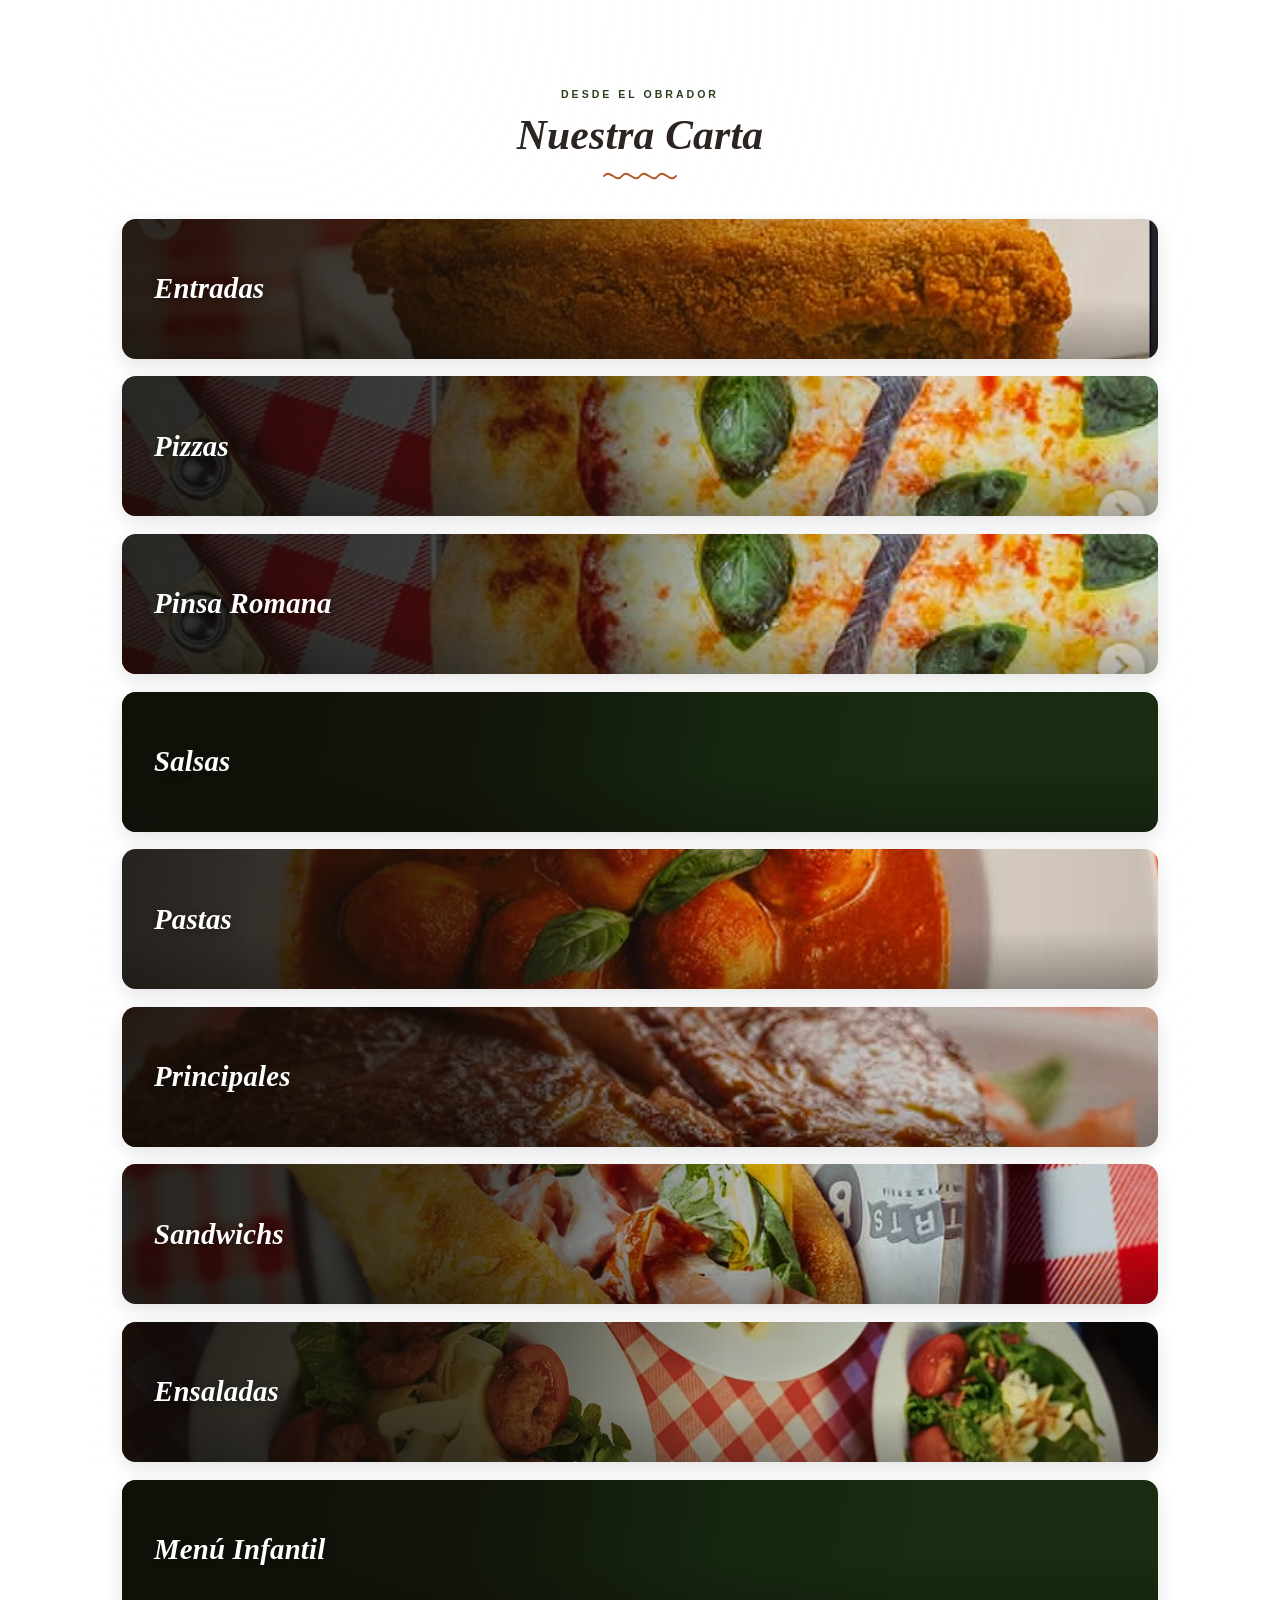
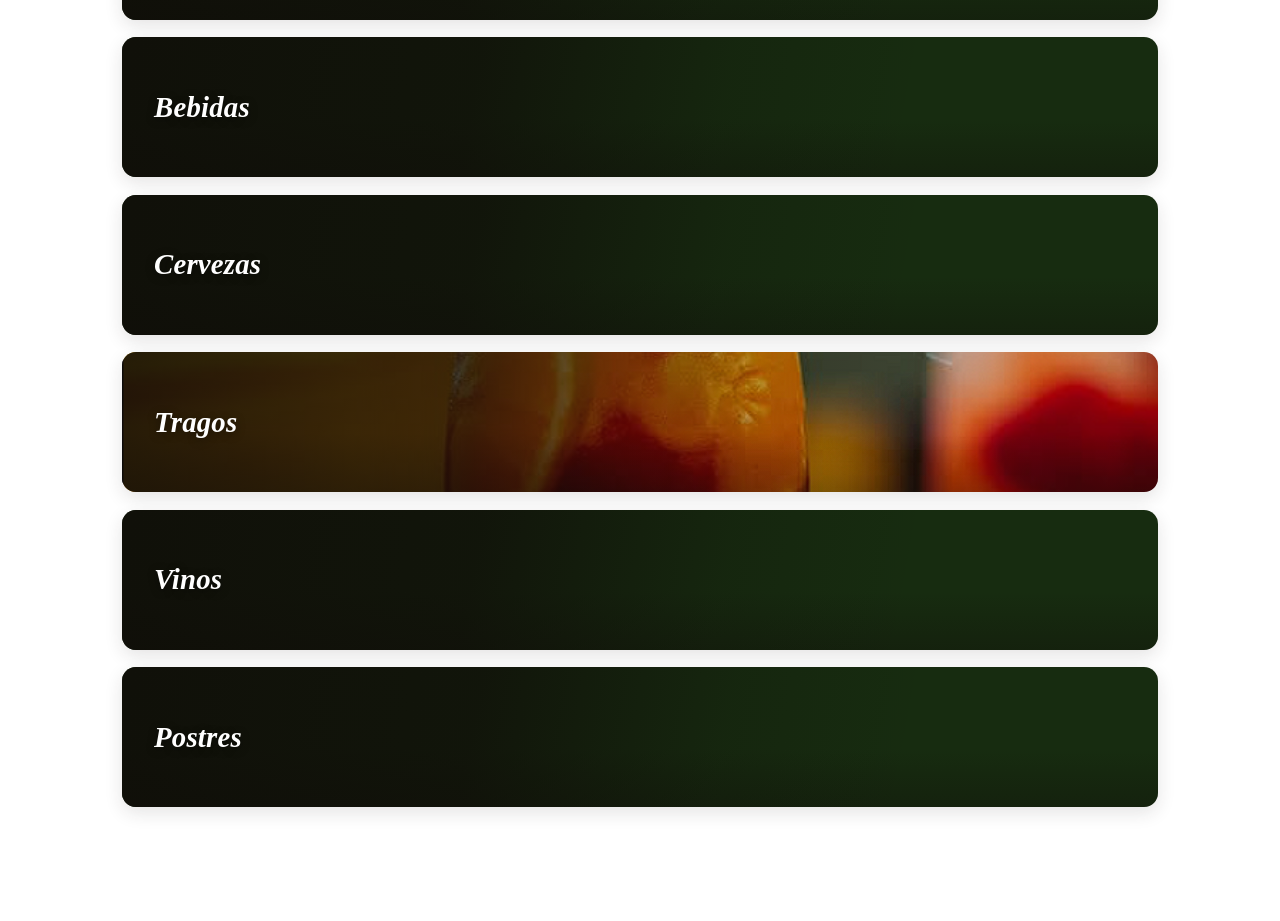
==== page/home.html @ 96679ad5 "subiendo home y fotos de las secciones acordeon" ====
<!DOCTYPE html>
<html lang="en">
<head>
    <meta charset="UTF-8">
    <meta name="viewport" content="width=device-width, initial-scale=1.0">
    <link rel="stylesheet" href="../style/home.css">
    <link rel="stylesheet" href="../style/style.css">
    <title>BERTA</title>
</head>
<body>
    <!-- El video que queda de fondo para siempre -->

    <video id="video-cena" autoplay muted loop playsinline class="video-background activo">
        <source src="/video/bertavideo.mp4 " type="video/mp4">
    </video>

<section class="menu" id="carta">
    <h2 class="menu__title">Nuestra Carta</h2>

    <!-- ============ ENTRADAS ============ -->
    <details class="menu__categoria" id="entradas-section">
        <summary class="menu__categoria-header">
            <span class="menu__categoria-nombre">Entradas</span>
            <i class="ti ti-chevron-down menu__arrow"></i>
        </summary>
        <div class="menu__categoria-body">
            <div class="menu__carousel">
            <article class="menu__card">
                <img class="menu__card-img" src="/img/menu/provoleta.jpg" alt="Provoleta" loading="lazy" onerror="this.classList.add('menu__card-img--fallback')">
                <div class="menu__card-info">
                    <h4 class="menu__card-nombre">Provoleta</h4>
<p class="menu__card-desc">Queso provolone fundido, acompañado de pesto de tomates, rúcula y almendras.</p>
                    <span class="menu__card-precio" id="price-entradas-provoleta">$15.000</span>
                </div>
            </article>
            <article class="menu__card">
                <img class="menu__card-img" src="/img/menu/croquetas-de-espinaca.jpg" alt="Croquetas de Espinaca" loading="lazy" onerror="this.classList.add('menu__card-img--fallback')">
                <div class="menu__card-info">
                    <h4 class="menu__card-nombre">Croquetas de Espinaca</h4>
<p class="menu__card-desc">Acompañadas de Alioli de la casa.</p>
                    <span class="menu__card-precio" id="price-entradas-croquetas-de-espinaca">$12.500</span>
                </div>
            </article>
            <article class="menu__card">
                <img class="menu__card-img" src="/img/menu/burrata.jpg" alt="Burrata" loading="lazy" onerror="this.classList.add('menu__card-img--fallback')">
                <div class="menu__card-info">
                    <h4 class="menu__card-nombre">Burrata</h4>
<p class="menu__card-desc">Burrata, pesto genovés, tostón de pan negro, tomates secos y jamón crudo.</p>
                    <span class="menu__card-precio" id="price-entradas-burrata">$20.500</span>
                </div>
            </article>
            <article class="menu__card">
                <img class="menu__card-img" src="/img/menu/carpaccio-de-langostinos.jpg" alt="Carpaccio de Langostinos" loading="lazy" onerror="this.classList.add('menu__card-img--fallback')">
                <div class="menu__card-info">
                    <h4 class="menu__card-nombre">Carpaccio de Langostinos</h4>
<p class="menu__card-desc">Lámina de langostinos macerados en jugo de lima, alcaparras, lascas de parmesano y pimentón ahumado.</p>
                    <span class="menu__card-precio" id="price-entradas-carpaccio-de-langostinos">$14.500</span>
                </div>
            </article>
            <article class="menu__card">
                <img class="menu__card-img" src="/img/menu/empanada-de-carne.jpg" alt="Empanada de Carne" loading="lazy" onerror="this.classList.add('menu__card-img--fallback')">
                <div class="menu__card-info">
                    <h4 class="menu__card-nombre">Empanada de Carne</h4>
<p class="menu__card-desc">Carne de ternera braseada con salsa criolla.</p>
                    <span class="menu__card-precio" id="price-entradas-empanada-de-carne">$4.000</span>
                </div>
            </article>
            <article class="menu__card">
                <img class="menu__card-img" src="/img/menu/empanada-de-espinaca.jpg" alt="Empanada de Espinaca" loading="lazy" onerror="this.classList.add('menu__card-img--fallback')">
                <div class="menu__card-info">
                    <h4 class="menu__card-nombre">Empanada de Espinaca</h4>
<p class="menu__card-desc">Espinaca y Mozzarella.</p>
                    <span class="menu__card-precio" id="price-entradas-empanada-de-espinaca">$4.000</span>
                </div>
            </article>
            <article class="menu__card">
                <img class="menu__card-img" src="/img/menu/frittin-napolitano.jpg" alt="Frittin Napolitano" loading="lazy" onerror="this.classList.add('menu__card-img--fallback')">
                <div class="menu__card-info">
                    <h4 class="menu__card-nombre">Frittin Napolitano</h4>
<p class="menu__card-desc">Masa pizza frita, salsa de tomate y parmesano.</p>
                    <span class="menu__card-precio" id="price-entradas-frittin-napolitano">$10.500</span>
                </div>
            </article>
            <article class="menu__card">
                <img class="menu__card-img" src="/img/menu/tabla-de-fiambres.jpg" alt="Tabla de Fiambres" loading="lazy" onerror="this.classList.add('menu__card-img--fallback')">
                <div class="menu__card-info">
                    <h4 class="menu__card-nombre">Tabla de Fiambres</h4>
<p class="menu__card-desc">Jamón crudo, queso sardo macerado, queso brie, queso azul, mortadela con pistacho, aceitunas y frutos secos.</p>
                    <span class="menu__card-precio" id="price-entradas-tabla-de-fiambres">$26.000</span>
                </div>
            </article>
            </div>
        </div>
    </details>

    <!-- ============ PIZZAS ============ -->
    <details class="menu__categoria" id="pizzas-section">
        <summary class="menu__categoria-header">
            <span class="menu__categoria-nombre">Pizzas</span>
            <i class="ti ti-chevron-down menu__arrow"></i>
        </summary>
        <div class="menu__categoria-body">

            <details class="menu__subcategoria">
                <summary class="menu__subcategoria-header">
                    <span>Blancas</span>
                    <i class="ti ti-chevron-down menu__arrow"></i>
                </summary>
                <div class="menu__carousel">
            <article class="menu__card">
                <img class="menu__card-img" src="/img/menu/quattro-formaggi.jpg" alt="Quattro Formaggi" loading="lazy" onerror="this.classList.add('menu__card-img--fallback')">
                <div class="menu__card-info">
                    <h4 class="menu__card-nombre">Quattro Formaggi</h4>
<p class="menu__card-desc">Aceite de oliva, fior di latte, parmesano, gorgonzola y roquefort.</p>
                    <span class="menu__card-precio" id="price-pizzas-quattro-formaggi">$18.000</span>
                </div>
            </article>
            <article class="menu__card">
                <img class="menu__card-img" src="/img/menu/patate.jpg" alt="Patate" loading="lazy" onerror="this.classList.add('menu__card-img--fallback')">
                <div class="menu__card-info">
                    <h4 class="menu__card-nombre">Patate</h4>
<p class="menu__card-desc">Fior di Latte, papas en lámina a la manteca romero y parmesano.</p>
                    <span class="menu__card-precio" id="price-pizzas-patate">$18.000</span>
                </div>
            </article>
            <article class="menu__card">
                <img class="menu__card-img" src="/img/menu/espinaca.jpg" alt="Espinaca" loading="lazy" onerror="this.classList.add('menu__card-img--fallback')">
                <div class="menu__card-info">
                    <h4 class="menu__card-nombre">Espinaca</h4>
<p class="menu__card-desc">Base de crema, espinaca salteada, fior di latte, y queso parmesano.</p>
                    <span class="menu__card-precio" id="price-pizzas-espinaca">$18.000</span>
                </div>
            </article>
            <article class="menu__card">
                <img class="menu__card-img" src="/img/menu/remolacha.jpg" alt="Remolacha" loading="lazy" onerror="this.classList.add('menu__card-img--fallback')">
                <div class="menu__card-info">
                    <h4 class="menu__card-nombre">Remolacha</h4>
<p class="menu__card-desc">Base de crema de remolacha, fior di latte, nueces y queso brie.</p>
                    <span class="menu__card-precio" id="price-pizzas-remolacha">$18.000</span>
                </div>
            </article>
                </div>
            </details>

            <details class="menu__subcategoria">
                <summary class="menu__subcategoria-header">
                    <span>Especiales</span>
                    <i class="ti ti-chevron-down menu__arrow"></i>
                </summary>
                <div class="menu__carousel">
            <article class="menu__card">
                <img class="menu__card-img" src="/img/menu/mortazza.jpg" alt="Mortazza" loading="lazy" onerror="this.classList.add('menu__card-img--fallback')">
                <div class="menu__card-info">
                    <h4 class="menu__card-nombre">Mortazza</h4>
<p class="menu__card-desc">Crema de pistacho, mortadela con pistacho, fior di latte y alioli.</p>
                    <span class="menu__card-precio" id="price-pizzas-mortazza">$19.000</span>
                </div>
            </article>
            <article class="menu__card">
                <img class="menu__card-img" src="/img/menu/zucca.jpg" alt="Zucca" loading="lazy" onerror="this.classList.add('menu__card-img--fallback')">
                <div class="menu__card-info">
                    <h4 class="menu__card-nombre">Zucca</h4>
<p class="menu__card-desc">Crema de calabaza, fior di latte, gorgonzola, garrapiñada de nuez.</p>
                    <span class="menu__card-precio" id="price-pizzas-zucca">$17.000</span>
                </div>
            </article>
            <article class="menu__card">
                <img class="menu__card-img" src="/img/menu/carbonara.jpg" alt="Carbonara" loading="lazy" onerror="this.classList.add('menu__card-img--fallback')">
                <div class="menu__card-info">
                    <h4 class="menu__card-nombre">Carbonara</h4>
<p class="menu__card-desc">Crema de huevo, fior di latte, parmesano y panceta crocante.</p>
                    <span class="menu__card-precio" id="price-pizzas-carbonara">$17.000</span>
                </div>
            </article>
                </div>
            </details>

            <details class="menu__subcategoria">
                <summary class="menu__subcategoria-header">
                    <span>Clásicas</span>
                    <i class="ti ti-chevron-down menu__arrow"></i>
                </summary>
                <div class="menu__carousel">
            <article class="menu__card">
                <img class="menu__card-img" src="/img/menu/margarita.jpg" alt="Margarita" loading="lazy" onerror="this.classList.add('menu__card-img--fallback')">
                <div class="menu__card-info">
                    <h4 class="menu__card-nombre">Margarita</h4>
<p class="menu__card-desc">Salsa de tomate, fior di latte, albahaca y aceite de oliva.</p>
                    <span class="menu__card-precio" id="price-pizzas-margarita">$16.900</span>
                </div>
            </article>
            <article class="menu__card">
                <img class="menu__card-img" src="/img/menu/melanzane.jpg" alt="Melanzane" loading="lazy" onerror="this.classList.add('menu__card-img--fallback')">
                <div class="menu__card-info">
                    <h4 class="menu__card-nombre">Melanzane</h4>
<p class="menu__card-desc">Salsa de tomate, fior di latte, melanzane y crocante de almendra.</p>
                    <span class="menu__card-precio" id="price-pizzas-melanzane">$17.500</span>
                </div>
            </article>
            <article class="menu__card">
                <img class="menu__card-img" src="/img/menu/anduja.jpg" alt="Anduja" loading="lazy" onerror="this.classList.add('menu__card-img--fallback')">
                <div class="menu__card-info">
                    <h4 class="menu__card-nombre">Anduja</h4>
<p class="menu__card-desc">Salsa de tomate, fior di latte, cebolla morada y anduja.</p>
                    <span class="menu__card-precio" id="price-pizzas-anduja">$17.500</span>
                </div>
            </article>
            <article class="menu__card">
                <img class="menu__card-img" src="/img/menu/prosciutto.jpg" alt="Prosciutto" loading="lazy" onerror="this.classList.add('menu__card-img--fallback')">
                <div class="menu__card-info">
                    <h4 class="menu__card-nombre">Prosciutto</h4>
<p class="menu__card-desc">Salsa de tomate, fior di latte, rúcula, jamón crudo y tomates secos.</p>
                    <span class="menu__card-precio" id="price-pizzas-prosciutto">$19.000</span>
                </div>
            </article>
            <article class="menu__card">
                <img class="menu__card-img" src="/img/menu/cotto-e-funghi.jpg" alt="Cotto e Funghi" loading="lazy" onerror="this.classList.add('menu__card-img--fallback')">
                <div class="menu__card-info">
                    <h4 class="menu__card-nombre">Cotto e Funghi</h4>
<p class="menu__card-desc">Salsa de tomate, fior di latte, jamón cocido y champignones.</p>
                    <span class="menu__card-precio" id="price-pizzas-cotto-e-funghi">$18.900</span>
                </div>
            </article>
            <article class="menu__card">
                <img class="menu__card-img" src="/img/menu/cipolla.jpg" alt="Cipolla" loading="lazy" onerror="this.classList.add('menu__card-img--fallback')">
                <div class="menu__card-info">
                    <h4 class="menu__card-nombre">Cipolla</h4>
<p class="menu__card-desc">Salsa de tomate, fior di latte, cebolla morada y miel.</p>
                    <span class="menu__card-precio" id="price-pizzas-cipolla">$16.900</span>
                </div>
            </article>
            <article class="menu__card">
                <img class="menu__card-img" src="/img/menu/diavola.jpg" alt="Diavola" loading="lazy" onerror="this.classList.add('menu__card-img--fallback')">
                <div class="menu__card-info">
                    <h4 class="menu__card-nombre">Diavola</h4>
<p class="menu__card-desc">Salsa de tomate, fior di latte, pepperoni.</p>
                    <span class="menu__card-precio" id="price-pizzas-diavola">$19.000</span>
                </div>
            </article>
                </div>
            </details>
        </div>
    </details>

    <!-- ============ PINSA ROMANA ============ -->
    <details class="menu__categoria" id="pinsa-romana-section">
        <summary class="menu__categoria-header">
            <span class="menu__categoria-nombre">Pinsa Romana</span>
            <i class="ti ti-chevron-down menu__arrow"></i>
        </summary>
        <div class="menu__categoria-body">
            <div class="menu__carousel">
            <article class="menu__card">
                <img class="menu__card-img" src="/img/menu/margarita.jpg" alt="Margarita" loading="lazy" onerror="this.classList.add('menu__card-img--fallback')">
                <div class="menu__card-info">
                    <h4 class="menu__card-nombre">Margarita</h4>
<p class="menu__card-desc">Salsa de tomate, fior di latte, albahaca y aceite de oliva.</p>
                    <span class="menu__card-precio" id="price-pinsa-romana-margarita">$20.500</span>
                </div>
            </article>
            <article class="menu__card">
                <img class="menu__card-img" src="/img/menu/prosciutto.jpg" alt="Prosciutto" loading="lazy" onerror="this.classList.add('menu__card-img--fallback')">
                <div class="menu__card-info">
                    <h4 class="menu__card-nombre">Prosciutto</h4>
<p class="menu__card-desc">Salsa de tomate, fior di latte, rúcula, jamón crudo y tomates secos.</p>
                    <span class="menu__card-precio" id="price-pinsa-romana-prosciutto">$22.000</span>
                </div>
            </article>
            <article class="menu__card">
                <img class="menu__card-img" src="/img/menu/diavola.jpg" alt="Diavola" loading="lazy" onerror="this.classList.add('menu__card-img--fallback')">
                <div class="menu__card-info">
                    <h4 class="menu__card-nombre">Diavola</h4>
<p class="menu__card-desc">Salsa de tomate, fior di latte y peperoni.</p>
                    <span class="menu__card-precio" id="price-pinsa-romana-diavola">$21.500</span>
                </div>
            </article>
            <article class="menu__card">
                <img class="menu__card-img" src="/img/menu/mortazza.jpg" alt="Mortazza" loading="lazy" onerror="this.classList.add('menu__card-img--fallback')">
                <div class="menu__card-info">
                    <h4 class="menu__card-nombre">Mortazza</h4>
<p class="menu__card-desc">Crema de pistacho, mortadela con pistacho, fior di latte y alioli.</p>
                    <span class="menu__card-precio" id="price-pinsa-romana-mortazza">$22.500</span>
                </div>
            </article>
            </div>
        </div>
    </details>

    <!-- ============ SALSAS ============ -->
    <details class="menu__categoria" id="salsas-section">
        <summary class="menu__categoria-header">
            <span class="menu__categoria-nombre">Salsas</span>
            <i class="ti ti-chevron-down menu__arrow"></i>
        </summary>
        <div class="menu__categoria-body">
            <div class="menu__carousel">
            <article class="menu__card">
                <img class="menu__card-img" src="/img/menu/pomodoro-o-fileto.jpg" alt="Pomodoro o Fileto" loading="lazy" onerror="this.classList.add('menu__card-img--fallback')">
                <div class="menu__card-info">
                    <h4 class="menu__card-nombre">Pomodoro o Fileto</h4>
<p class="menu__card-desc">Salsa de tomate, ajo, albahaca y aceite de oliva.</p>
                    <span class="menu__card-precio" id="price-salsas-pomodoro-o-fileto">$5.000</span>
                </div>
            </article>
            <article class="menu__card">
                <img class="menu__card-img" src="/img/menu/salsa-blanca.jpg" alt="Salsa Blanca" loading="lazy" onerror="this.classList.add('menu__card-img--fallback')">
                <div class="menu__card-info">
                    <h4 class="menu__card-nombre">Salsa Blanca</h4>
<p class="menu__card-desc">Salsa bechamel.</p>
                    <span class="menu__card-precio" id="price-salsas-salsa-blanca">$4.500</span>
                </div>
            </article>
            <article class="menu__card">
                <img class="menu__card-img" src="/img/menu/salsa-mixta.jpg" alt="Salsa Mixta" loading="lazy" onerror="this.classList.add('menu__card-img--fallback')">
                <div class="menu__card-info">
                    <h4 class="menu__card-nombre">Salsa Mixta</h4>
<p class="menu__card-desc">Tuco y crema.</p>
                    <span class="menu__card-precio" id="price-salsas-salsa-mixta">$5.000</span>
                </div>
            </article>
            <article class="menu__card">
                <img class="menu__card-img" src="/img/menu/amatriciana.jpg" alt="Amatriciana" loading="lazy" onerror="this.classList.add('menu__card-img--fallback')">
                <div class="menu__card-info">
                    <h4 class="menu__card-nombre">Amatriciana</h4>
<p class="menu__card-desc">Panceta, tomate, queso pecorino y aceite de oliva.</p>
                    <span class="menu__card-precio" id="price-salsas-amatriciana">$9.000</span>
                </div>
            </article>
            <article class="menu__card">
                <img class="menu__card-img" src="/img/menu/albondigas-de-carne.jpg" alt="Albóndigas de Carne" loading="lazy" onerror="this.classList.add('menu__card-img--fallback')">
                <div class="menu__card-info">
                    <h4 class="menu__card-nombre">Albóndigas de Carne</h4>
<p class="menu__card-desc">Albóndigas de carne con base de salsa pomodoro.</p>
                    <span class="menu__card-precio" id="price-salsas-albondigas-de-carne">$10.000</span>
                </div>
            </article>
            <article class="menu__card">
                <img class="menu__card-img" src="/img/menu/funghi.jpg" alt="Funghi" loading="lazy" onerror="this.classList.add('menu__card-img--fallback')">
                <div class="menu__card-info">
                    <h4 class="menu__card-nombre">Funghi</h4>
<p class="menu__card-desc">Salsa crema de champignones.</p>
                    <span class="menu__card-precio" id="price-salsas-funghi">$9.000</span>
                </div>
            </article>
            <article class="menu__card">
                <img class="menu__card-img" src="/img/menu/bolognesa.jpg" alt="Bolognesa" loading="lazy" onerror="this.classList.add('menu__card-img--fallback')">
                <div class="menu__card-info">
                    <h4 class="menu__card-nombre">Bolognesa</h4>
<p class="menu__card-desc">Salsa base de pomodoro con carne picada de ternera.</p>
                    <span class="menu__card-precio" id="price-salsas-bolognesa">$9.000</span>
                </div>
            </article>
            <article class="menu__card">
                <img class="menu__card-img" src="/img/menu/putanesca.jpg" alt="Putanesca" loading="lazy" onerror="this.classList.add('menu__card-img--fallback')">
                <div class="menu__card-info">
                    <h4 class="menu__card-nombre">Putanesca</h4>
<p class="menu__card-desc">Olivas negras, anchoas, alcaparras, ajo, tomates cherry y salsa base pomodoro.</p>
                    <span class="menu__card-precio" id="price-salsas-putanesca">$9.800</span>
                </div>
            </article>
            <article class="menu__card">
                <img class="menu__card-img" src="/img/menu/pesto.jpg" alt="Pesto" loading="lazy" onerror="this.classList.add('menu__card-img--fallback')">
                <div class="menu__card-info">
                    <h4 class="menu__card-nombre">Pesto</h4>
<p class="menu__card-desc">Albahaca, ajo, nueces, queso parmesano y aceite de oliva.</p>
                    <span class="menu__card-precio" id="price-salsas-pesto">$6.000</span>
                </div>
            </article>
            </div>
        </div>
    </details>

    <!-- ============ PASTAS ============ -->
    <details class="menu__categoria" id="pastas-section">
        <summary class="menu__categoria-header">
            <span class="menu__categoria-nombre">Pastas</span>
            <i class="ti ti-chevron-down menu__arrow"></i>
        </summary>
        <div class="menu__categoria-body">

            <details class="menu__subcategoria">
                <summary class="menu__subcategoria-header">
                    <span>Rellenas</span>
                    <i class="ti ti-chevron-down menu__arrow"></i>
                </summary>
                <div class="menu__carousel">
            <article class="menu__card">
                <img class="menu__card-img" src="/img/menu/ravioles-de-la-casa.jpg" alt="Ravioles de la Casa" loading="lazy" onerror="this.classList.add('menu__card-img--fallback')">
                <div class="menu__card-info">
                    <h4 class="menu__card-nombre">Ravioles de la Casa</h4>
<p class="menu__card-desc">Rellenos de carne, espinaca, parmesano y ricota cremosa.</p>
                    <span class="menu__card-precio" id="price-pastas-ravioles-de-la-casa">$13.200</span>
                </div>
            </article>
            <article class="menu__card">
                <img class="menu__card-img" src="/img/menu/raviolones-de-ternera.jpg" alt="Raviolones de Ternera" loading="lazy" onerror="this.classList.add('menu__card-img--fallback')">
                <div class="menu__card-info">
                    <h4 class="menu__card-nombre">Raviolones de Ternera</h4>
<p class="menu__card-desc">Rellenos de ternera braseada, hongos de pino y parmesano.</p>
                    <span class="menu__card-precio" id="price-pastas-raviolones-de-ternera">$15.500</span>
                </div>
            </article>
            <article class="menu__card">
                <img class="menu__card-img" src="/img/menu/raviolones-4-quesos.jpg" alt="Raviolones 4 Quesos" loading="lazy" onerror="this.classList.add('menu__card-img--fallback')">
                <div class="menu__card-info">
                    <h4 class="menu__card-nombre">Raviolones 4 Quesos</h4>
<p class="menu__card-desc">Rellenos de muzzarella, roquefort, parmesano y provolone.</p>
                    <span class="menu__card-precio" id="price-pastas-raviolones-4-quesos">$13.200</span>
                </div>
            </article>
            <article class="menu__card">
                <img class="menu__card-img" src="/img/menu/sorrentinos-calabaza-y-muzzarella.jpg" alt="Sorrentinos Calabaza y Muzzarella" loading="lazy" onerror="this.classList.add('menu__card-img--fallback')">
                <div class="menu__card-info">
                    <h4 class="menu__card-nombre">Sorrentinos Calabaza y Muzzarella</h4>
<p class="menu__card-desc">Rellenos de calabaza asada, muzzarella y ricota.</p>
                    <span class="menu__card-precio" id="price-pastas-sorrentinos-calabaza-y-muzzarella">$13.500</span>
                </div>
            </article>
            <article class="menu__card">
                <img class="menu__card-img" src="/img/menu/sorrentinos-jamon-y-queso.jpg" alt="Sorrentinos Jamón y Queso" loading="lazy" onerror="this.classList.add('menu__card-img--fallback')">
                <div class="menu__card-info">
                    <h4 class="menu__card-nombre">Sorrentinos Jamón y Queso</h4>
<p class="menu__card-desc">Rellenos de jamón cocido y queso.</p>
                    <span class="menu__card-precio" id="price-pastas-sorrentinos-jamon-y-queso">$13.500</span>
                </div>
            </article>
            <article class="menu__card">
                <img class="menu__card-img" src="/img/menu/sorrentinos-cordero.jpg" alt="Sorrentinos Cordero" loading="lazy" onerror="this.classList.add('menu__card-img--fallback')">
                <div class="menu__card-info">
                    <h4 class="menu__card-nombre">Sorrentinos Cordero</h4>
<p class="menu__card-desc">Rellenos de cordero, queso provolone y champignon.</p>
                    <span class="menu__card-precio" id="price-pastas-sorrentinos-cordero">$17.500</span>
                </div>
            </article>
                </div>
            </details>

            <details class="menu__subcategoria">
                <summary class="menu__subcategoria-header">
                    <span>Clásicas</span>
                    <i class="ti ti-chevron-down menu__arrow"></i>
                </summary>
                <div class="menu__carousel">
            <article class="menu__card">
                <img class="menu__card-img" src="/img/menu/spaghetti-a-la-carbonara.jpg" alt="Spaghetti a la Carbonara" loading="lazy" onerror="this.classList.add('menu__card-img--fallback')">
                <div class="menu__card-info">
                    <h4 class="menu__card-nombre">Spaghetti a la Carbonara</h4>
<p class="menu__card-desc">Guanciale, yema de huevo, crema de leche y queso pecorino.</p>
                    <span class="menu__card-precio" id="price-pastas-spaghetti-a-la-carbonara">$17.000</span>
                </div>
            </article>
            <article class="menu__card">
                <img class="menu__card-img" src="/img/menu/pappardelle-di-mare.jpg" alt="Pappardelle di Mare" loading="lazy" onerror="this.classList.add('menu__card-img--fallback')">
                <div class="menu__card-info">
                    <h4 class="menu__card-nombre">Pappardelle di Mare</h4>
<p class="menu__card-desc">Cintas nero di seppia, camarones, berberechos, mejillones, tomates cherry, crema de albahaca y ajo.</p>
                    <span class="menu__card-precio" id="price-pastas-pappardelle-di-mare">$21.500</span>
                </div>
            </article>
            <article class="menu__card">
                <img class="menu__card-img" src="/img/menu/tagliatelle-de-la-casa.jpg" alt="Tagliatelle de la Casa" loading="lazy" onerror="this.classList.add('menu__card-img--fallback')">
                <div class="menu__card-info">
                    <h4 class="menu__card-nombre">Tagliatelle de la Casa</h4>
<p class="menu__card-desc">Salsa pomodoro y albóndigas de ternera.</p>
                    <span class="menu__card-precio" id="price-pastas-tagliatelle-de-la-casa">$17.500</span>
                </div>
            </article>
            <article class="menu__card">
                <img class="menu__card-img" src="/img/menu/tagliatelle.jpg" alt="Tagliatelle" loading="lazy" onerror="this.classList.add('menu__card-img--fallback')">
                <div class="menu__card-info">
                    <h4 class="menu__card-nombre">Tagliatelle</h4>
<p class="menu__card-desc">Con salsa a elección.</p>
                    <span class="menu__card-precio" id="price-pastas-tagliatelle">$10.000</span>
                </div>
            </article>
            <article class="menu__card">
                <img class="menu__card-img" src="/img/menu/spaghetti.jpg" alt="Spaghetti" loading="lazy" onerror="this.classList.add('menu__card-img--fallback')">
                <div class="menu__card-info">
                    <h4 class="menu__card-nombre">Spaghetti</h4>
<p class="menu__card-desc">Con salsa a elección.</p>
                    <span class="menu__card-precio" id="price-pastas-spaghetti">$10.000</span>
                </div>
            </article>
                </div>
            </details>

            <details class="menu__subcategoria">
                <summary class="menu__subcategoria-header">
                    <span>Ñoquis</span>
                    <i class="ti ti-chevron-down menu__arrow"></i>
                </summary>
                <div class="menu__carousel">
            <article class="menu__card">
                <img class="menu__card-img" src="/img/menu/noquis-berta.jpg" alt="Ñoquis Berta" loading="lazy" onerror="this.classList.add('menu__card-img--fallback')">
                <div class="menu__card-info">
                    <h4 class="menu__card-nombre">Ñoquis Berta</h4>
<p class="menu__card-desc">Ñoquis de papa salteados con panceta crocante, rúcula fresca, salsa de soja y almendras.</p>
                    <span class="menu__card-precio" id="price-pastas-noquis-berta">$16.000</span>
                </div>
            </article>
            <article class="menu__card">
                <img class="menu__card-img" src="/img/menu/noquis-rellenos.jpg" alt="Ñoquis Rellenos" loading="lazy" onerror="this.classList.add('menu__card-img--fallback')">
                <div class="menu__card-info">
                    <h4 class="menu__card-nombre">Ñoquis Rellenos</h4>
<p class="menu__card-desc">Muzzarella y roquefort acompañado de salsa pomodoro.</p>
                    <span class="menu__card-precio" id="price-pastas-noquis-rellenos">$17.500</span>
                </div>
            </article>
            <article class="menu__card">
                <img class="menu__card-img" src="/img/menu/noquis-de-papa.jpg" alt="Ñoquis de Papa" loading="lazy" onerror="this.classList.add('menu__card-img--fallback')">
                <div class="menu__card-info">
                    <h4 class="menu__card-nombre">Ñoquis de Papa</h4>
<p class="menu__card-desc">Salsa a elección.</p>
                    <span class="menu__card-precio" id="price-pastas-noquis-de-papa">$10.000</span>
                </div>
            </article>
            <article class="menu__card">
                <img class="menu__card-img" src="/img/menu/noquis-en-masa-de-pizza.jpg" alt="Ñoquis en Masa de Pizza" loading="lazy" onerror="this.classList.add('menu__card-img--fallback')">
                <div class="menu__card-info">
                    <h4 class="menu__card-nombre">Ñoquis en Masa de Pizza</h4>
<p class="menu__card-desc">Ñoquis de papa con salsa bolognesa en masa de pizza.</p>
                    <span class="menu__card-precio" id="price-pastas-noquis-en-masa-de-pizza">$18.000</span>
                </div>
            </article>
            <article class="menu__card">
                <img class="menu__card-img" src="/img/menu/malfatti-gratinados.jpg" alt="Malfatti Gratinados" loading="lazy" onerror="this.classList.add('menu__card-img--fallback')">
                <div class="menu__card-info">
                    <h4 class="menu__card-nombre">Malfatti Gratinados</h4>
<p class="menu__card-desc">Malfattis de espinaca, ricota y queso parmesano gratinados con queso muzarella.</p>
                    <span class="menu__card-precio" id="price-pastas-malfatti-gratinados">$18.000</span>
                </div>
            </article>
                </div>
            </details>
        </div>
    </details>

    <!-- ============ PRINCIPALES ============ -->
    <details class="menu__categoria" id="principales-section">
        <summary class="menu__categoria-header">
            <span class="menu__categoria-nombre">Principales</span>
            <i class="ti ti-chevron-down menu__arrow"></i>
        </summary>
        <div class="menu__categoria-body">
            <div class="menu__carousel">
            <article class="menu__card">
                <img class="menu__card-img" src="/img/menu/ojo-de-bife.jpg" alt="Ojo de Bife" loading="lazy" onerror="this.classList.add('menu__card-img--fallback')">
                <div class="menu__card-info">
                    <h4 class="menu__card-nombre">Ojo de Bife</h4>
<p class="menu__card-desc">Grillado, acompañado de puré de papas especiado.</p>
                    <span class="menu__card-precio" id="price-principales-ojo-de-bife">$28.000</span>
                </div>
            </article>
            <article class="menu__card">
                <img class="menu__card-img" src="/img/menu/milanesa-de-ternera.jpg" alt="Milanesa de Ternera" loading="lazy" onerror="this.classList.add('menu__card-img--fallback')">
                <div class="menu__card-info">
                    <h4 class="menu__card-nombre">Milanesa de Ternera</h4>
<p class="menu__card-desc">Dos milanesas de peceto acompañadas de spaghettis de la casa o ñoquis a la crema.</p>
                    <span class="menu__card-precio" id="price-principales-milanesa-de-ternera">$19.800</span>
                </div>
            </article>
            <article class="menu__card">
                <img class="menu__card-img" src="/img/menu/suprema-berta.jpg" alt="Suprema Berta" loading="lazy" onerror="this.classList.add('menu__card-img--fallback')">
                <div class="menu__card-info">
                    <h4 class="menu__card-nombre">Suprema Berta</h4>
<p class="menu__card-desc">Filet de pollo rebozado, acompañado de ñoquis al pesto, crema de pistachos y tomate cherry.</p>
                    <span class="menu__card-precio" id="price-principales-suprema-berta">$20.300</span>
                </div>
            </article>
            <article class="menu__card">
                <img class="menu__card-img" src="/img/menu/suprema-mediterranea.jpg" alt="Suprema Mediterránea" loading="lazy" onerror="this.classList.add('menu__card-img--fallback')">
                <div class="menu__card-info">
                    <h4 class="menu__card-nombre">Suprema Mediterránea</h4>
<p class="menu__card-desc">Filet de pollo rebozado sobre laminas de jamón crudo, acompañado de rúcula, tomate cherry, queso parmesano y reducción de aceto balsámico.</p>
                    <span class="menu__card-precio" id="price-principales-suprema-mediterranea">$19.000</span>
                </div>
            </article>
            <article class="menu__card">
                <img class="menu__card-img" src="/img/menu/milanesa-parmesana.jpg" alt="Milanesa Parmesana" loading="lazy" onerror="this.classList.add('menu__card-img--fallback')">
                <div class="menu__card-info">
                    <h4 class="menu__card-nombre">Milanesa Parmesana</h4>
<p class="menu__card-desc">Milanesa de ternera, salsa pomodoro, muzzarella fundida y parmesano.</p>
                    <span class="menu__card-precio" id="price-principales-milanesa-parmesana">$20.300</span>
                </div>
            </article>
            </div>
        </div>
    </details>

    <!-- ============ SANDWICHS ============ -->
    <details class="menu__categoria" id="sandwichs-section">
        <summary class="menu__categoria-header">
            <span class="menu__categoria-nombre">Sandwichs</span>
            <i class="ti ti-chevron-down menu__arrow"></i>
        </summary>
        <div class="menu__categoria-body">
            <div class="menu__carousel">
            <article class="menu__card">
                <img class="menu__card-img" src="/img/menu/panuozzo-de-jamon.jpg" alt="Panuozzo de Jamón" loading="lazy" onerror="this.classList.add('menu__card-img--fallback')">
                <div class="menu__card-info">
                    <h4 class="menu__card-nombre">Panuozzo de Jamón</h4>
<p class="menu__card-desc">Jamón crudo, sardo marinado, rúcula, cherrys confitados y aceite de oliva o alioli.</p>
                    <span class="menu__card-precio" id="price-sandwichs-panuozzo-de-jamon">$14.000</span>
                </div>
            </article>
            <article class="menu__card">
                <img class="menu__card-img" src="/img/menu/panuozzo-de-albondigas.jpg" alt="Panuozzo de Albóndigas" loading="lazy" onerror="this.classList.add('menu__card-img--fallback')">
                <div class="menu__card-info">
                    <h4 class="menu__card-nombre">Panuozzo de Albóndigas</h4>
<p class="menu__card-desc">Albóndigas con salsa pomodoro, fior di latte y parmesano.</p>
                    <span class="menu__card-precio" id="price-sandwichs-panuozzo-de-albondigas">$14.000</span>
                </div>
            </article>
            <article class="menu__card">
                <img class="menu__card-img" src="/img/menu/schiacciata-de-rucula.jpg" alt="Schiacciata de Rúcula" loading="lazy" onerror="this.classList.add('menu__card-img--fallback')">
                <div class="menu__card-info">
                    <h4 class="menu__card-nombre">Schiacciata de Rúcula</h4>
<p class="menu__card-desc">Rúcula, gorgonzola, peras en láminas, sardo y reducción de aceto.</p>
                    <span class="menu__card-precio" id="price-sandwichs-schiacciata-de-rucula">$14.000</span>
                </div>
            </article>
            <article class="menu__card">
                <img class="menu__card-img" src="/img/menu/schiacciata-de-mortadela.jpg" alt="Schiacciata de Mortadela" loading="lazy" onerror="this.classList.add('menu__card-img--fallback')">
                <div class="menu__card-info">
                    <h4 class="menu__card-nombre">Schiacciata de Mortadela</h4>
<p class="menu__card-desc">Mortadela con pistacho, pesto de albahaca, straciatella.</p>
                    <span class="menu__card-precio" id="price-sandwichs-schiacciata-de-mortadela">$14.000</span>
                </div>
            </article>
            <article class="menu__card">
                <img class="menu__card-img" src="/img/menu/focaccia-de-rucula.jpg" alt="Focaccia de Rúcula" loading="lazy" onerror="this.classList.add('menu__card-img--fallback')">
                <div class="menu__card-info">
                    <h4 class="menu__card-nombre">Focaccia de Rúcula</h4>
<p class="menu__card-desc">Rúcula, tomates secos, pesto de pistachos y stracciatella.</p>
                    <span class="menu__card-precio" id="price-sandwichs-focaccia-de-rucula">$15.500</span>
                </div>
            </article>
            <article class="menu__card">
                <img class="menu__card-img" src="/img/menu/focaccia-de-jamon-crudo.jpg" alt="Focaccia de Jamón Crudo" loading="lazy" onerror="this.classList.add('menu__card-img--fallback')">
                <div class="menu__card-info">
                    <h4 class="menu__card-nombre">Focaccia de Jamón Crudo</h4>
<p class="menu__card-desc">Jamón crudo, tomates cherry, rúcula, parmesano y pesto de albahaca.</p>
                    <span class="menu__card-precio" id="price-sandwichs-focaccia-de-jamon-crudo">$15.500</span>
                </div>
            </article>
            </div>
        </div>
    </details>

    <!-- ============ ENSALADAS ============ -->
    <details class="menu__categoria" id="ensaladas-section">
        <summary class="menu__categoria-header">
            <span class="menu__categoria-nombre">Ensaladas</span>
            <i class="ti ti-chevron-down menu__arrow"></i>
        </summary>
        <div class="menu__categoria-body">
            <div class="menu__carousel">
            <article class="menu__card">
                <img class="menu__card-img" src="/img/menu/caesar.jpg" alt="Caesar" loading="lazy" onerror="this.classList.add('menu__card-img--fallback')">
                <div class="menu__card-info">
                    <h4 class="menu__card-nombre">Caesar</h4>
<p class="menu__card-desc">Mix hojas verdes, lascas de queso parmesano, pan crocante y pollo grillado acompañada de aderezo caesar.</p>
                    <span class="menu__card-precio" id="price-ensaladas-caesar">$16.500</span>
                </div>
            </article>
            <article class="menu__card">
                <img class="menu__card-img" src="/img/menu/berta.jpg" alt="Berta" loading="lazy" onerror="this.classList.add('menu__card-img--fallback')">
                <div class="menu__card-info">
                    <h4 class="menu__card-nombre">Berta</h4>
<p class="menu__card-desc">Penne rigatti, rúcula, aceitunas negras, parmesano, tomates cherry.</p>
                    <span class="menu__card-precio" id="price-ensaladas-berta">$14.500</span>
                </div>
            </article>
            <article class="menu__card">
                <img class="menu__card-img" src="/img/menu/langostinos.jpg" alt="Langostinos" loading="lazy" onerror="this.classList.add('menu__card-img--fallback')">
                <div class="menu__card-info">
                    <h4 class="menu__card-nombre">Langostinos</h4>
<p class="menu__card-desc">Mix hojas verdes, langostinos, tomates cherry, tiras de queso.</p>
                    <span class="menu__card-precio" id="price-ensaladas-langostinos">$17.500</span>
                </div>
            </article>
            <article class="menu__card">
                <img class="menu__card-img" src="/img/menu/cobb.jpg" alt="Cobb" loading="lazy" onerror="this.classList.add('menu__card-img--fallback')">
                <div class="menu__card-info">
                    <h4 class="menu__card-nombre">Cobb</h4>
<p class="menu__card-desc">Lechuga, rúcula, tomate fresco, palta, huevo, pollo grillado, roquefort y panceta crocante.</p>
                    <span class="menu__card-precio" id="price-ensaladas-cobb">$19.500</span>
                </div>
            </article>
            </div>
        </div>
    </details>

    <!-- ============ MENÚ INFANTIL ============ -->
    <details class="menu__categoria" id="menu-infantil-section">
        <summary class="menu__categoria-header">
            <span class="menu__categoria-nombre">Menú Infantil</span>
            <i class="ti ti-chevron-down menu__arrow"></i>
        </summary>
        <div class="menu__categoria-body">
            <div class="menu__carousel">
            <article class="menu__card">
                <img class="menu__card-img" src="/img/menu/spaghettis-o-noquis.jpg" alt="Spaghettis o Ñoquis" loading="lazy" onerror="this.classList.add('menu__card-img--fallback')">
                <div class="menu__card-info">
                    <h4 class="menu__card-nombre">Spaghettis o Ñoquis</h4>
<p class="menu__card-desc">Con salsa mixta, crema o fileto.</p>
                    <span class="menu__card-precio" id="price-menu-infantil-spaghettis-o-noquis">$12.000</span>
                </div>
            </article>
            <article class="menu__card">
                <img class="menu__card-img" src="/img/menu/bastoncitos-de-mozzarella.jpg" alt="Bastoncitos de Mozzarella" loading="lazy" onerror="this.classList.add('menu__card-img--fallback')">
                <div class="menu__card-info">
                    <h4 class="menu__card-nombre">Bastoncitos de Mozzarella</h4>

                    <span class="menu__card-precio" id="price-menu-infantil-bastoncitos-de-mozzarella">$15.000</span>
                </div>
            </article>
            </div>
        </div>
    </details>

    <!-- ============ BEBIDAS ============ -->
    <details class="menu__categoria" id="bebidas-section">
        <summary class="menu__categoria-header">
            <span class="menu__categoria-nombre">Bebidas</span>
            <i class="ti ti-chevron-down menu__arrow"></i>
        </summary>
        <div class="menu__categoria-body">

            <details class="menu__subcategoria">
                <summary class="menu__subcategoria-header">
                    <span>Sin alcohol</span>
                    <i class="ti ti-chevron-down menu__arrow"></i>
                </summary>
                <div class="menu__carousel">
            <article class="menu__card">
                <img class="menu__card-img" src="/img/menu/pepsi-pepsi-black-350ml.jpg" alt="Pepsi / Pepsi Black 350ml" loading="lazy" onerror="this.classList.add('menu__card-img--fallback')">
                <div class="menu__card-info">
                    <h4 class="menu__card-nombre">Pepsi / Pepsi Black 350ml</h4>

                    <span class="menu__card-precio" id="price-bebidas-pepsi-pepsi-black-350ml">$4.500</span>
                </div>
            </article>
            <article class="menu__card">
                <img class="menu__card-img" src="/img/menu/mirinda-350ml.jpg" alt="Mirinda 350ml" loading="lazy" onerror="this.classList.add('menu__card-img--fallback')">
                <div class="menu__card-info">
                    <h4 class="menu__card-nombre">Mirinda 350ml</h4>

                    <span class="menu__card-precio" id="price-bebidas-mirinda-350ml">$4.500</span>
                </div>
            </article>
            <article class="menu__card">
                <img class="menu__card-img" src="/img/menu/seven-up-seven-free-350ml.jpg" alt="Seven Up / Seven Free 350ml" loading="lazy" onerror="this.classList.add('menu__card-img--fallback')">
                <div class="menu__card-info">
                    <h4 class="menu__card-nombre">Seven Up / Seven Free 350ml</h4>

                    <span class="menu__card-precio" id="price-bebidas-seven-up-seven-free-350ml">$4.500</span>
                </div>
            </article>
            <article class="menu__card">
                <img class="menu__card-img" src="/img/menu/paso-de-los-toros.jpg" alt="Paso de los Toros" loading="lazy" onerror="this.classList.add('menu__card-img--fallback')">
                <div class="menu__card-info">
                    <h4 class="menu__card-nombre">Paso de los Toros</h4>
<p class="menu__card-desc">Pomelo / tónica.</p>
                    <span class="menu__card-precio" id="price-bebidas-paso-de-los-toros">$4.500</span>
                </div>
            </article>
            <article class="menu__card">
                <img class="menu__card-img" src="/img/menu/agua-saborizada.jpg" alt="Agua Saborizada" loading="lazy" onerror="this.classList.add('menu__card-img--fallback')">
                <div class="menu__card-info">
                    <h4 class="menu__card-nombre">Agua Saborizada</h4>
<p class="menu__card-desc">Manzana / Pomelo.</p>
                    <span class="menu__card-precio" id="price-bebidas-agua-saborizada">$4.500</span>
                </div>
            </article>
            <article class="menu__card">
                <img class="menu__card-img" src="/img/menu/agua-con-sin-gas.jpg" alt="Agua con/sin gas" loading="lazy" onerror="this.classList.add('menu__card-img--fallback')">
                <div class="menu__card-info">
                    <h4 class="menu__card-nombre">Agua con/sin gas</h4>

                    <span class="menu__card-precio" id="price-bebidas-agua-con-sin-gas">$4.500</span>
                </div>
            </article>
                </div>
            </details>

            <details class="menu__subcategoria">
                <summary class="menu__subcategoria-header">
                    <span>Jarras sin/con alcohol</span>
                    <i class="ti ti-chevron-down menu__arrow"></i>
                </summary>
                <div class="menu__carousel">
            <article class="menu__card">
                <img class="menu__card-img" src="/img/menu/limonada-de-la-casa.jpg" alt="Limonada de la Casa" loading="lazy" onerror="this.classList.add('menu__card-img--fallback')">
                <div class="menu__card-info">
                    <h4 class="menu__card-nombre">Limonada de la Casa</h4>
<p class="menu__card-desc">Jugo de lima, almíbar simple, menta y jengibre.</p>
                    <span class="menu__card-precio" id="price-bebidas-limonada-de-la-casa">$15.500</span>
                </div>
            </article>
            <article class="menu__card">
                <img class="menu__card-img" src="/img/menu/limonada-especial.jpg" alt="Limonada Especial" loading="lazy" onerror="this.classList.add('menu__card-img--fallback')">
                <div class="menu__card-info">
                    <h4 class="menu__card-nombre">Limonada Especial</h4>
<p class="menu__card-desc">Jugo de lima, almíbar simple, menta, pepino y frutos rojos.</p>
                    <span class="menu__card-precio" id="price-bebidas-limonada-especial">$16.500</span>
                </div>
            </article>
            <article class="menu__card">
                <img class="menu__card-img" src="/img/menu/cynar.jpg" alt="Cynar" loading="lazy" onerror="this.classList.add('menu__card-img--fallback')">
                <div class="menu__card-info">
                    <h4 class="menu__card-nombre">Cynar</h4>
<p class="menu__card-desc">Cynar, jugo de limón, menta, gaseosa de pomelo y rodajas de pomelo.</p>
                    <span class="menu__card-precio" id="price-bebidas-cynar">$22.000</span>
                </div>
            </article>
            <article class="menu__card">
                <img class="menu__card-img" src="/img/menu/sangria-de-la-casa.jpg" alt="Sangría de la Casa" loading="lazy" onerror="this.classList.add('menu__card-img--fallback')">
                <div class="menu__card-info">
                    <h4 class="menu__card-nombre">Sangría de la Casa</h4>
<p class="menu__card-desc">Vino tinto, jugo de limón, almíbar, frutos rojos, frutas de estación.</p>
                    <span class="menu__card-precio" id="price-bebidas-sangria-de-la-casa">$22.000</span>
                </div>
            </article>
                </div>
            </details>
        </div>
    </details>

    <!-- ============ CERVEZAS ============ -->
    <details class="menu__categoria" id="cervezas-section">
        <summary class="menu__categoria-header">
            <span class="menu__categoria-nombre">Cervezas</span>
            <i class="ti ti-chevron-down menu__arrow"></i>
        </summary>
        <div class="menu__categoria-body">
            <div class="menu__carousel">
            <article class="menu__card">
                <img class="menu__card-img" src="/img/menu/corona-330cc-sin-alcohol.jpg" alt="Corona 330cc / sin alcohol" loading="lazy" onerror="this.classList.add('menu__card-img--fallback')">
                <div class="menu__card-info">
                    <h4 class="menu__card-nombre">Corona 330cc / sin alcohol</h4>

                    <span class="menu__card-precio" id="price-cervezas-corona-330cc-sin-alcohol">$6.000</span>
                </div>
            </article>
            <article class="menu__card">
                <img class="menu__card-img" src="/img/menu/stella-artois-330cc-sin-alcohol.jpg" alt="Stella Artois 330cc / sin alcohol" loading="lazy" onerror="this.classList.add('menu__card-img--fallback')">
                <div class="menu__card-info">
                    <h4 class="menu__card-nombre">Stella Artois 330cc / sin alcohol</h4>

                    <span class="menu__card-precio" id="price-cervezas-stella-artois-330cc-sin-alcohol">$5.500</span>
                </div>
            </article>
            <article class="menu__card">
                <img class="menu__card-img" src="/img/menu/stella-artois-noir-473cc.jpg" alt="Stella Artois Noir 473cc" loading="lazy" onerror="this.classList.add('menu__card-img--fallback')">
                <div class="menu__card-info">
                    <h4 class="menu__card-nombre">Stella Artois Noir 473cc</h4>

                    <span class="menu__card-precio" id="price-cervezas-stella-artois-noir-473cc">$5.500</span>
                </div>
            </article>
            <article class="menu__card">
                <img class="menu__card-img" src="/img/menu/patagonia-473cc.jpg" alt="Patagonia 473cc" loading="lazy" onerror="this.classList.add('menu__card-img--fallback')">
                <div class="menu__card-info">
                    <h4 class="menu__card-nombre">Patagonia 473cc</h4>

                    <span class="menu__card-precio" id="price-cervezas-patagonia-473cc">$5.500</span>
                </div>
            </article>
            <article class="menu__card">
                <img class="menu__card-img" src="/img/menu/andes-origen-litro.jpg" alt="Andes Origen Litro" loading="lazy" onerror="this.classList.add('menu__card-img--fallback')">
                <div class="menu__card-info">
                    <h4 class="menu__card-nombre">Andes Origen Litro</h4>

                    <span class="menu__card-precio" id="price-cervezas-andes-origen-litro">$11.000</span>
                </div>
            </article>
            </div>

            <details class="menu__subcategoria">
                <summary class="menu__subcategoria-header">
                    <span>Tiradas</span>
                    <i class="ti ti-chevron-down menu__arrow"></i>
                </summary>
                <div class="menu__carousel">
            <article class="menu__card">
                <img class="menu__card-img" src="/img/menu/stella-500cc.jpg" alt="Stella 500cc" loading="lazy" onerror="this.classList.add('menu__card-img--fallback')">
                <div class="menu__card-info">
                    <h4 class="menu__card-nombre">Stella 500cc</h4>

                    <span class="menu__card-precio" id="price-cervezas-stella-500cc">$6.500</span>
                </div>
            </article>
            <article class="menu__card">
                <img class="menu__card-img" src="/img/menu/patagonia-amber-lager-500cc.jpg" alt="Patagonia Amber Lager 500cc" loading="lazy" onerror="this.classList.add('menu__card-img--fallback')">
                <div class="menu__card-info">
                    <h4 class="menu__card-nombre">Patagonia Amber Lager 500cc</h4>

                    <span class="menu__card-precio" id="price-cervezas-patagonia-amber-lager-500cc">$6.500</span>
                </div>
            </article>
            <article class="menu__card">
                <img class="menu__card-img" src="/img/menu/patagonia-ipa-24-7-500cc.jpg" alt="Patagonia IPA 24/7 500cc" loading="lazy" onerror="this.classList.add('menu__card-img--fallback')">
                <div class="menu__card-info">
                    <h4 class="menu__card-nombre">Patagonia IPA 24/7 500cc</h4>

                    <span class="menu__card-precio" id="price-cervezas-patagonia-ipa-24-7-500cc">$6.500</span>
                </div>
            </article>
            <article class="menu__card">
                <img class="menu__card-img" src="/img/menu/patagonia-lager-del-sur.jpg" alt="Patagonia Lager del Sur" loading="lazy" onerror="this.classList.add('menu__card-img--fallback')">
                <div class="menu__card-info">
                    <h4 class="menu__card-nombre">Patagonia Lager del Sur</h4>

                    <span class="menu__card-precio" id="price-cervezas-patagonia-lager-del-sur">$6.500</span>
                </div>
            </article>
                </div>
            </details>
        </div>
    </details>

    <!-- ============ TRAGOS ============ -->
    <details class="menu__categoria" id="tragos-section">
        <summary class="menu__categoria-header">
            <span class="menu__categoria-nombre">Tragos</span>
            <i class="ti ti-chevron-down menu__arrow"></i>
        </summary>
        <div class="menu__categoria-body">

            <details class="menu__subcategoria">
                <summary class="menu__subcategoria-header">
                    <span>Tónicos</span>
                    <i class="ti ti-chevron-down menu__arrow"></i>
                </summary>
                <div class="menu__carousel">
            <article class="menu__card">
                <img class="menu__card-img" src="/img/menu/la-salvaje.jpg" alt="La Salvaje" loading="lazy" onerror="this.classList.add('menu__card-img--fallback')">
                <div class="menu__card-info">
                    <h4 class="menu__card-nombre">La Salvaje</h4>

                    <span class="menu__card-precio" id="price-tragos-la-salvaje">$6.000</span>
                </div>
            </article>
            <article class="menu__card">
                <img class="menu__card-img" src="/img/menu/beefeater.jpg" alt="Beefeater" loading="lazy" onerror="this.classList.add('menu__card-img--fallback')">
                <div class="menu__card-info">
                    <h4 class="menu__card-nombre">Beefeater</h4>

                    <span class="menu__card-precio" id="price-tragos-beefeater">$8.000</span>
                </div>
            </article>
            <article class="menu__card">
                <img class="menu__card-img" src="/img/menu/beefeater-pink.jpg" alt="Beefeater Pink" loading="lazy" onerror="this.classList.add('menu__card-img--fallback')">
                <div class="menu__card-info">
                    <h4 class="menu__card-nombre">Beefeater Pink</h4>

                    <span class="menu__card-precio" id="price-tragos-beefeater-pink">$9.000</span>
                </div>
            </article>
                </div>
            </details>

            <details class="menu__subcategoria">
                <summary class="menu__subcategoria-header">
                    <span>Aperitivos</span>
                    <i class="ti ti-chevron-down menu__arrow"></i>
                </summary>
                <div class="menu__carousel">
            <article class="menu__card">
                <img class="menu__card-img" src="/img/menu/fernet-branca.jpg" alt="Fernet Branca" loading="lazy" onerror="this.classList.add('menu__card-img--fallback')">
                <div class="menu__card-info">
                    <h4 class="menu__card-nombre">Fernet Branca</h4>

                    <span class="menu__card-precio" id="price-tragos-fernet-branca">$6.500</span>
                </div>
            </article>
            <article class="menu__card">
                <img class="menu__card-img" src="/img/menu/cynar-julep.jpg" alt="Cynar Julep" loading="lazy" onerror="this.classList.add('menu__card-img--fallback')">
                <div class="menu__card-info">
                    <h4 class="menu__card-nombre">Cynar Julep</h4>

                    <span class="menu__card-precio" id="price-tragos-cynar-julep">$6.000</span>
                </div>
            </article>
            <article class="menu__card">
                <img class="menu__card-img" src="/img/menu/carpano-orange.jpg" alt="Carpano Orange" loading="lazy" onerror="this.classList.add('menu__card-img--fallback')">
                <div class="menu__card-info">
                    <h4 class="menu__card-nombre">Carpano Orange</h4>

                    <span class="menu__card-precio" id="price-tragos-carpano-orange">$6.000</span>
                </div>
            </article>
            <article class="menu__card">
                <img class="menu__card-img" src="/img/menu/aperol-spritz.jpg" alt="Aperol Spritz" loading="lazy" onerror="this.classList.add('menu__card-img--fallback')">
                <div class="menu__card-info">
                    <h4 class="menu__card-nombre">Aperol Spritz</h4>

                    <span class="menu__card-precio" id="price-tragos-aperol-spritz">$7.500</span>
                </div>
            </article>
            <article class="menu__card">
                <img class="menu__card-img" src="/img/menu/rosatto.jpg" alt="Rosatto" loading="lazy" onerror="this.classList.add('menu__card-img--fallback')">
                <div class="menu__card-info">
                    <h4 class="menu__card-nombre">Rosatto</h4>

                    <span class="menu__card-precio" id="price-tragos-rosatto">$6.000</span>
                </div>
            </article>
            <article class="menu__card">
                <img class="menu__card-img" src="/img/menu/gancia.jpg" alt="Gancia" loading="lazy" onerror="this.classList.add('menu__card-img--fallback')">
                <div class="menu__card-info">
                    <h4 class="menu__card-nombre">Gancia</h4>

                    <span class="menu__card-precio" id="price-tragos-gancia">$6.000</span>
                </div>
            </article>
                </div>
            </details>
        </div>
    </details>

    <!-- ============ VINOS ============ -->
    <details class="menu__categoria" id="vinos-section">
        <summary class="menu__categoria-header">
            <span class="menu__categoria-nombre">Vinos</span>
            <i class="ti ti-chevron-down menu__arrow"></i>
        </summary>
        <div class="menu__categoria-body">

            <details class="menu__subcategoria">
                <summary class="menu__subcategoria-header">
                    <span>Viña Las Perdices</span>
                    <i class="ti ti-chevron-down menu__arrow"></i>
                </summary>
                <div class="menu__carousel">
            <article class="menu__card">
                <img class="menu__card-img" src="/img/menu/las-perdices.jpg" alt="Las Perdices" loading="lazy" onerror="this.classList.add('menu__card-img--fallback')">
                <div class="menu__card-info">
                    <h4 class="menu__card-nombre">Las Perdices</h4>
<p class="menu__card-desc">Malbec, Sauvignon Blanc.</p>
                    <span class="menu__card-precio" id="price-vinos-las-perdices">$16.000</span>
                </div>
            </article>
            <article class="menu__card">
                <img class="menu__card-img" src="/img/menu/las-perdices-reserva.jpg" alt="Las Perdices Reserva" loading="lazy" onerror="this.classList.add('menu__card-img--fallback')">
                <div class="menu__card-info">
                    <h4 class="menu__card-nombre">Las Perdices Reserva</h4>
<p class="menu__card-desc">Malbec, Pinot Noire, Chardonnay.</p>
                    <span class="menu__card-precio" id="price-vinos-las-perdices-reserva">$18.500</span>
                </div>
            </article>
            <article class="menu__card">
                <img class="menu__card-img" src="/img/menu/copa-de-vino-las-perdices-reserva.jpg" alt="Copa de Vino Las Perdices Reserva" loading="lazy" onerror="this.classList.add('menu__card-img--fallback')">
                <div class="menu__card-info">
                    <h4 class="menu__card-nombre">Copa de Vino Las Perdices Reserva</h4>

                    <span class="menu__card-precio" id="price-vinos-copa-de-vino-las-perdices-reserva">$5.000</span>
                </div>
            </article>
                </div>
            </details>

            <details class="menu__subcategoria">
                <summary class="menu__subcategoria-header">
                    <span>Bodega Salentein</span>
                    <i class="ti ti-chevron-down menu__arrow"></i>
                </summary>
                <div class="menu__carousel">
            <article class="menu__card">
                <img class="menu__card-img" src="/img/menu/salentein-brut-nature.jpg" alt="Salentein Brut Nature" loading="lazy" onerror="this.classList.add('menu__card-img--fallback')">
                <div class="menu__card-info">
                    <h4 class="menu__card-nombre">Salentein Brut Nature</h4>

                    <span class="menu__card-precio" id="price-vinos-salentein-brut-nature">$21.000</span>
                </div>
            </article>
            <article class="menu__card">
                <img class="menu__card-img" src="/img/menu/salentein-brut-rose.jpg" alt="Salentein Brut Rosé" loading="lazy" onerror="this.classList.add('menu__card-img--fallback')">
                <div class="menu__card-info">
                    <h4 class="menu__card-nombre">Salentein Brut Rosé</h4>

                    <span class="menu__card-precio" id="price-vinos-salentein-brut-rose">$21.000</span>
                </div>
            </article>
            <article class="menu__card">
                <img class="menu__card-img" src="/img/menu/alyda-brut-nature.jpg" alt="Alyda Brut Nature" loading="lazy" onerror="this.classList.add('menu__card-img--fallback')">
                <div class="menu__card-info">
                    <h4 class="menu__card-nombre">Alyda Brut Nature</h4>

                    <span class="menu__card-precio" id="price-vinos-alyda-brut-nature">$35.000</span>
                </div>
            </article>
                </div>
            </details>

            <details class="menu__subcategoria">
                <summary class="menu__subcategoria-header">
                    <span>Bodega Catena Zapata</span>
                    <i class="ti ti-chevron-down menu__arrow"></i>
                </summary>
                <div class="menu__carousel">
            <article class="menu__card">
                <img class="menu__card-img" src="/img/menu/alamos.jpg" alt="Álamos" loading="lazy" onerror="this.classList.add('menu__card-img--fallback')">
                <div class="menu__card-info">
                    <h4 class="menu__card-nombre">Álamos</h4>
<p class="menu__card-desc">Malbec, Cabernet Sauvignon, Chardonnay.</p>
                    <span class="menu__card-precio" id="price-vinos-alamos">$16.000</span>
                </div>
            </article>
            <article class="menu__card">
                <img class="menu__card-img" src="/img/menu/dv-catena.jpg" alt="DV Catena" loading="lazy" onerror="this.classList.add('menu__card-img--fallback')">
                <div class="menu__card-info">
                    <h4 class="menu__card-nombre">DV Catena</h4>
<p class="menu__card-desc">Cabernet - Malbec.</p>
                    <span class="menu__card-precio" id="price-vinos-dv-catena">$25.000</span>
                </div>
            </article>
            <article class="menu__card">
                <img class="menu__card-img" src="/img/menu/nicasia.jpg" alt="Nicasia" loading="lazy" onerror="this.classList.add('menu__card-img--fallback')">
                <div class="menu__card-info">
                    <h4 class="menu__card-nombre">Nicasia</h4>
<p class="menu__card-desc">Blanc de Blancs, Cabernet Franc.</p>
                    <span class="menu__card-precio" id="price-vinos-nicasia">$18.000</span>
                </div>
            </article>
            <article class="menu__card">
                <img class="menu__card-img" src="/img/menu/saint-felicien.jpg" alt="Saint Felicien" loading="lazy" onerror="this.classList.add('menu__card-img--fallback')">
                <div class="menu__card-info">
                    <h4 class="menu__card-nombre">Saint Felicien</h4>
<p class="menu__card-desc">Pinot Noir, Malbec, Sauvignon Blanc.</p>
                    <span class="menu__card-precio" id="price-vinos-saint-felicien">$22.000</span>
                </div>
            </article>
                </div>
            </details>

            <details class="menu__subcategoria">
                <summary class="menu__subcategoria-header">
                    <span>Escorihuela Gascón</span>
                    <i class="ti ti-chevron-down menu__arrow"></i>
                </summary>
                <div class="menu__carousel">
            <article class="menu__card">
                <img class="menu__card-img" src="/img/menu/escorihuela-gascon.jpg" alt="Escorihuela Gascón" loading="lazy" onerror="this.classList.add('menu__card-img--fallback')">
                <div class="menu__card-info">
                    <h4 class="menu__card-nombre">Escorihuela Gascón</h4>
<p class="menu__card-desc">Malbec, Sangiovese, Syrah.</p>
                    <span class="menu__card-precio" id="price-vinos-escorihuela-gascon">$21.500</span>
                </div>
            </article>
            <article class="menu__card">
                <img class="menu__card-img" src="/img/menu/familia-gascon-roble.jpg" alt="Familia Gascón Roble" loading="lazy" onerror="this.classList.add('menu__card-img--fallback')">
                <div class="menu__card-info">
                    <h4 class="menu__card-nombre">Familia Gascón Roble</h4>
<p class="menu__card-desc">Malbec, Cabernet Sauvignon, Sauvignon Blanc.</p>
                    <span class="menu__card-precio" id="price-vinos-familia-gascon-roble">$15.500</span>
                </div>
            </article>
            <article class="menu__card">
                <img class="menu__card-img" src="/img/menu/gran-reserva.jpg" alt="Gran Reserva" loading="lazy" onerror="this.classList.add('menu__card-img--fallback')">
                <div class="menu__card-info">
                    <h4 class="menu__card-nombre">Gran Reserva</h4>
<p class="menu__card-desc">Malbec, Cabernet Sauvignon, Chardonnay.</p>
                    <span class="menu__card-precio" id="price-vinos-gran-reserva">$32.000</span>
                </div>
            </article>
                </div>
            </details>

            <details class="menu__subcategoria">
                <summary class="menu__subcategoria-header">
                    <span>Boutique</span>
                    <i class="ti ti-chevron-down menu__arrow"></i>
                </summary>
                <div class="menu__carousel">
            <article class="menu__card">
                <img class="menu__card-img" src="/img/menu/la-posta.jpg" alt="La Posta" loading="lazy" onerror="this.classList.add('menu__card-img--fallback')">
                <div class="menu__card-info">
                    <h4 class="menu__card-nombre">La Posta</h4>
<p class="menu__card-desc">Malbec, Pinot Noire.</p>
                    <span class="menu__card-precio" id="price-vinos-la-posta">$27.500</span>
                </div>
            </article>
            <article class="menu__card">
                <img class="menu__card-img" src="/img/menu/cuchillo-de-palo.jpg" alt="Cuchillo de Palo" loading="lazy" onerror="this.classList.add('menu__card-img--fallback')">
                <div class="menu__card-info">
                    <h4 class="menu__card-nombre">Cuchillo de Palo</h4>
<p class="menu__card-desc">Rosé de Pinot Noire.</p>
                    <span class="menu__card-precio" id="price-vinos-cuchillo-de-palo">$29.500</span>
                </div>
            </article>
                </div>
            </details>

            <details class="menu__subcategoria">
                <summary class="menu__subcategoria-header">
                    <span>Jorge Rubio</span>
                    <i class="ti ti-chevron-down menu__arrow"></i>
                </summary>
                <div class="menu__carousel">
            <article class="menu__card">
                <img class="menu__card-img" src="/img/menu/finca-gabriel-cosecha-tardia.jpg" alt="Finca Gabriel Cosecha Tardía" loading="lazy" onerror="this.classList.add('menu__card-img--fallback')">
                <div class="menu__card-info">
                    <h4 class="menu__card-nombre">Finca Gabriel Cosecha Tardía</h4>

                    <span class="menu__card-precio" id="price-vinos-finca-gabriel-cosecha-tardia">$15.000</span>
                </div>
            </article>
            <article class="menu__card">
                <img class="menu__card-img" src="/img/menu/jorge-rubio-varietales.jpg" alt="Jorge Rubio Varietales" loading="lazy" onerror="this.classList.add('menu__card-img--fallback')">
                <div class="menu__card-info">
                    <h4 class="menu__card-nombre">Jorge Rubio Varietales</h4>
<p class="menu__card-desc">Malbec, Bonarda, Cabernet Franc, Tempranillo.</p>
                    <span class="menu__card-precio" id="price-vinos-jorge-rubio-varietales">$21.000</span>
                </div>
            </article>
                </div>
            </details>
        </div>
    </details>

    <!-- ============ POSTRES ============ -->
    <details class="menu__categoria" id="postres-section">
        <summary class="menu__categoria-header">
            <span class="menu__categoria-nombre">Postres</span>
            <i class="ti ti-chevron-down menu__arrow"></i>
        </summary>
        <div class="menu__categoria-body">
            <div class="menu__carousel">
            <article class="menu__card">
                <img class="menu__card-img" src="/img/menu/flan-casero.jpg" alt="Flan Casero" loading="lazy" onerror="this.classList.add('menu__card-img--fallback')">
                <div class="menu__card-info">
                    <h4 class="menu__card-nombre">Flan Casero</h4>

                    <span class="menu__card-precio" id="price-postres-flan-casero">$6.600</span>
                </div>
            </article>
            <article class="menu__card">
                <img class="menu__card-img" src="/img/menu/tiramisu.jpg" alt="Tiramisú" loading="lazy" onerror="this.classList.add('menu__card-img--fallback')">
                <div class="menu__card-info">
                    <h4 class="menu__card-nombre">Tiramisú</h4>
<p class="menu__card-desc">Mousse de mascarpone y vainillas embebidas en café expresso.</p>
                    <span class="menu__card-precio" id="price-postres-tiramisu">$11.500</span>
                </div>
            </article>
            <article class="menu__card">
                <img class="menu__card-img" src="/img/menu/panacota-de-nutella-y-pistachos.jpg" alt="Panacota de Nutella y Pistachos" loading="lazy" onerror="this.classList.add('menu__card-img--fallback')">
                <div class="menu__card-info">
                    <h4 class="menu__card-nombre">Panacota de Nutella y Pistachos</h4>
<p class="menu__card-desc">Crema de leche y leche infusionada con Nutella acompañada de pistachos y frutos rojos.</p>
                    <span class="menu__card-precio" id="price-postres-panacota-de-nutella-y-pistachos">$9.900</span>
                </div>
            </article>
            <article class="menu__card">
                <img class="menu__card-img" src="/img/menu/strufolonni.jpg" alt="Strufolonni" loading="lazy" onerror="this.classList.add('menu__card-img--fallback')">
                <div class="menu__card-info">
                    <h4 class="menu__card-nombre">Strufolonni</h4>
<p class="menu__card-desc">Panqueque a base de masa de pizza relleno de nutella.</p>
                    <span class="menu__card-precio" id="price-postres-strufolonni">$10.000</span>
                </div>
            </article>
            <article class="menu__card">
                <img class="menu__card-img" src="/img/menu/volcan-de-chocolate.jpg" alt="Volcán de Chocolate" loading="lazy" onerror="this.classList.add('menu__card-img--fallback')">
                <div class="menu__card-info">
                    <h4 class="menu__card-nombre">Volcán de Chocolate</h4>
<p class="menu__card-desc">Clásico con helado de americana.</p>
                    <span class="menu__card-precio" id="price-postres-volcan-de-chocolate">$11.000</span>
                </div>
            </article>
            <article class="menu__card">
                <img class="menu__card-img" src="/img/menu/bocha-de-helado.jpg" alt="Bocha de Helado" loading="lazy" onerror="this.classList.add('menu__card-img--fallback')">
                <div class="menu__card-info">
                    <h4 class="menu__card-nombre">Bocha de Helado</h4>
<p class="menu__card-desc">Chocolate, americana, pistacho (consultar sabores).</p>
                    <span class="menu__card-precio" id="price-postres-bocha-de-helado">$5.000</span>
                </div>
            </article>
            </div>
        </div>
    </details>

</section>
</body>
</html>
---- style/home.css ----
/* ============================================================
   MENU.CSS — Sección "Carta" de home.html
   Categorías (details) > Subcategorías (details anidado) > Carrusel de cards
   Requiere que style.css esté cargado antes (variables :root)
   Mobile first: base = mobile, @media min-width = tablet/desktop

   DIRECCIÓN VISUAL
   Bodegón contemporáneo, foto grande como protagonista:
   cada categoría se abre con la foto de su plato más representativo
   (fondo, con degradado), verde oliva de la casa como color de marca,
   terracota reservado al precio. Fraunces para lo cálido/artesanal,
   Montserrat para lo utilitario.
   Firma: el precio como etiqueta de almacén (ticket punteado, con
   perforación e inclinación leve).
   ============================================================ */

.menu {
    /* Tokens locales — derivados de las variables globales de style.css,
       no se inventa paleta nueva, se ordena la que ya existe. */
    --menu-cream: var(--color-fondo-productos);
    --menu-paper: #fffaf4;
    --menu-ink: var(--text-color-dark);
    --menu-olive: var(--color-hover);
    --menu-olive-deep: #172c10;
    --menu-terracota: var(--color-productos-title);
    --menu-taupe: var(--color-secundary);

    padding: 3.5rem 1rem 4rem;
    max-width: 900px;
    margin: 0 auto;
    background:
        radial-gradient(circle at 15% 0%, #ffffff55, transparent 55%);
    border-radius: 18px;
    position: relative;
}

/*--- ENCABEZADO DE LA SECCIÓN ---*/

.menu__title {
    position: relative;
    font-family: 'Fraunces', 'Montserrat', serif;
    font-style: italic;
    font-weight: 600;
    font-optical-sizing: auto;
    font-size: 2.1rem;
    text-align: center;
    color: var(--menu-ink);
    letter-spacing: 0.2px;
    text-transform: none;
    margin-bottom: 0.6rem;
}

.menu__title::before {
    content: "Desde el obrador";
    display: block;
    font-family: 'Montserrat', sans-serif;
    font-style: normal;
    font-size: 0.66rem;
    font-weight: 700;
    letter-spacing: 3px;
    text-transform: uppercase;
    color: var(--menu-olive);
    margin-bottom: 0.7rem;
}

.menu__title::after {
    content: "";
    display: block;
    width: 74px;
    height: 10px;
    margin: 0.7rem auto 2.4rem;
    background: url("data:image/svg+xml,%3Csvg xmlns='http://www.w3.org/2000/svg' viewBox='0 0 74 10'%3E%3Cpath d='M1 6c6-8 12 8 18 0s12 8 18 0s12 8 18 0s12 8 18 0' fill='none' stroke='%23b45526' stroke-width='2' stroke-linecap='round'/%3E%3C/svg%3E") center/contain no-repeat;
}

/*--- CATEGORÍA (nivel 1) — foto grande como protagonista ---*/

.menu__categoria {
    margin-bottom: 1.1rem;
    border-radius: 14px;
    overflow: hidden;
    box-shadow: 0 6px 18px rgba(43, 36, 32, 0.12);
}

.menu__categoria-header {
    --menu-thumb: none;
    --menu-thumb-pos: 50% 42%;
    display: flex;
    align-items: center;
    gap: 14px;
    padding: 22px 20px;
    min-height: 92px;
    color: var(--color-blanco);
    font-family: 'Montserrat', sans-serif;
    cursor: pointer;
    list-style: none;
    position: relative;
    background-image:
        linear-gradient(100deg, rgba(15, 12, 8, 0.88) 0%, rgba(15, 12, 8, 0.72) 34%, rgba(15, 12, 8, 0.18) 58%, rgba(15, 12, 8, 0) 76%),
        linear-gradient(0deg, rgba(15, 12, 8, 0.32) 0%, rgba(15, 12, 8, 0) 42%),
        var(--menu-thumb);
    background-size: cover;
    background-position: var(--menu-thumb-pos);
    transition: filter 0.25s ease;
}

/* Foto destacada por categoría — un solo lugar para cambiar
   la imagen o el encuadre de cada encabezado */
#entradas-section .menu__categoria-header { --menu-thumb: url(../img/entrada/entrada.png); }
#pizzas-section .menu__categoria-header { --menu-thumb: url(/img/pizzas/pizzas_bannner.png); --menu-thumb-pos: 65% 40%; }
#pinsa-romana-section .menu__categoria-header { --menu-thumb: url(/img/pizzas/pizzas_bannner.png); }
#salsas-section .menu__categoria-header { --menu-thumb: url(/img/menu/pomodoro-o-fileto.jpg); }
#pastas-section .menu__categoria-header { --menu-thumb: url(../img/pastas/pastas.png); }
#principales-section .menu__categoria-header { --menu-thumb: url(../img/principal/principal.png); }
#sandwichs-section .menu__categoria-header { --menu-thumb: url(../img/sanwich/sanwich.png); }
#ensaladas-section .menu__categoria-header { --menu-thumb: url(../img/ensaladas/ensaldas.png); }
#menu-infantil-section .menu__categoria-header { --menu-thumb: url(/img/menu/spaghettis-o-noquis.jpg); }
#bebidas-section .menu__categoria-header { --menu-thumb: url(/img/menu/limonada-de-la-casa.jpg); }
#cervezas-section .menu__categoria-header { --menu-thumb: url(/img/menu/patagonia-473cc.jpg); }
#tragos-section .menu__categoria-header { --menu-thumb: url(../img/tragos/tragos.png); }
#vinos-section .menu__categoria-header { --menu-thumb: url(/img/menu/las-perdices-reserva.jpg); }
#postres-section .menu__categoria-header { --menu-thumb: url(/img/menu/tiramisu.jpg); }

.menu__categoria-header::-webkit-details-marker {
    display: none;
}

.menu__categoria-header:hover {
    filter: brightness(1.08);
}

/* si la imagen no carga (placeholder no subido todavía), cae en el verde de marca */
.menu__categoria-header {
    background-color: var(--menu-olive-deep);
}

.menu__categoria-nombre {
    flex: 1;
    font-family: 'Fraunces', 'Montserrat', serif;
    font-style: italic;
    font-weight: 600;
    font-size: 1.35rem;
    letter-spacing: 0.2px;
    text-transform: none;
    text-shadow: 0 2px 10px rgba(0, 0, 0, 0.45);
    position: relative;
    z-index: 1;
}

.menu__arrow {
    font-size: 1.1rem;
    transition: transform 0.3s ease;
    flex-shrink: 0;
    position: relative;
    z-index: 1;
    filter: drop-shadow(0 1px 4px rgba(0, 0, 0, 0.5));
}

.menu__categoria[open] > .menu__categoria-header .menu__arrow {
    transform: rotate(180deg);
}

.menu__categoria-body {
    padding: 1.1rem 0.5rem 0.6rem;
    background: var(--menu-paper);
}

@media (prefers-reduced-motion: no-preference) {
    @keyframes menu-reveal {
        from {
            opacity: 0;
            transform: translateY(-6px);
        }

        to {
            opacity: 1;
            transform: none;
        }
    }

    .menu__categoria[open] > .menu__categoria-body {
        animation: menu-reveal 0.35s ease both;
    }
}

/*--- SUBCATEGORÍA (nivel 2, anidada dentro de categoria-body) ---*/

.menu__subcategoria {
    margin: 0 0.5rem 1.2rem;
}

.menu__subcategoria:last-child {
    margin-bottom: 0.3rem;
}

.menu__subcategoria-header {
    display: flex;
    align-items: baseline;
    gap: 10px;
    padding: 4px 2px 10px;
    color: var(--menu-olive);
    font-family: 'Fraunces', serif;
    font-style: italic;
    font-weight: 600;
    font-size: 0.98rem;
    letter-spacing: 0.2px;
    text-transform: none;
    cursor: pointer;
    list-style: none;
    border-bottom: 1px dashed #22391740;
}

.menu__subcategoria-header::-webkit-details-marker {
    display: none;
}

.menu__subcategoria-header span {
    white-space: nowrap;
}

/* leader de puntos, como en los menús impresos clásicos */
.menu__subcategoria-header::before {
    content: "";
    flex: 1;
    order: 1;
    border-bottom: 2px dotted #8a7d6e70;
    margin: 0 4px 3px;
}

.menu__subcategoria-header .menu__arrow {
    order: 2;
    color: var(--menu-taupe);
    font-size: 0.9rem;
    filter: none;
}

.menu__subcategoria[open] > .menu__subcategoria-header .menu__arrow {
    transform: rotate(180deg);
}

/*--- CARRUSEL HORIZONTAL DE CARDS ---*/

.menu__carousel {
    display: flex;
    gap: 0.9rem;
    overflow-x: auto;
    padding: 0.6rem 0.5rem 1.1rem;
    scroll-snap-type: x mandatory;
    -webkit-overflow-scrolling: touch;
    scrollbar-width: thin;
    scrollbar-color: var(--menu-olive) transparent;
}

.menu__carousel::-webkit-scrollbar {
    height: 6px;
}

.menu__carousel::-webkit-scrollbar-thumb {
    background: var(--menu-olive);
    border-radius: 10px;
}

/*--- CARD DE PRODUCTO ---*/

.menu__card {
    flex: 0 0 auto;
    width: 205px;
    scroll-snap-align: start;
    background: var(--menu-paper);
    border-radius: 14px;
    overflow: hidden;
    box-shadow: 0 4px 16px rgba(43, 36, 32, 0.1);
    border: 1px solid #2b242010;
    transition: transform 0.25s ease, box-shadow 0.25s ease;
}

.menu__card:hover {
    transform: translateY(-5px);
    box-shadow: 0 14px 28px rgba(43, 36, 32, 0.16);
}

.menu__card-img {
    width: 100%;
    height: 130px;
    object-fit: cover;
    display: block;
    background: var(--color-fondo-productos);
    filter: saturate(1.02);
    transition: transform 0.5s ease, filter 0.5s ease;
}

.menu__card:hover .menu__card-img {
    transform: scale(1.06);
}

/* Fallback visual mientras no haya foto real cargada */
.menu__card-img--fallback {
    background: var(--color-fondo-productos)
        url("data:image/svg+xml,%3Csvg xmlns='http://www.w3.org/2000/svg' viewBox='0 0 24 24' fill='none' stroke='%238a7d6e' stroke-width='1.5'%3E%3Cpath d='M4 4h16v16H4z' opacity='0'/%3E%3Ccircle cx='9' cy='9' r='2'/%3E%3Cpath d='M21 15l-5-5L5 21'/%3E%3C/svg%3E") center/32px no-repeat;
}

.menu__card-info {
    padding: 13px 14px 15px;
}

.menu__card-nombre {
    font-family: 'Fraunces', 'Montserrat', serif;
    font-weight: 600;
    font-size: 0.92rem;
    color: var(--menu-ink);
    margin-bottom: 4px;
    line-height: 1.25;
}

.menu__card-desc {
    font-family: 'Montserrat', sans-serif;
    font-style: italic;
    font-size: 0.71rem;
    color: var(--menu-taupe);
    line-height: 1.45;
    margin-bottom: 10px;
    display: -webkit-box;
    -webkit-line-clamp: 3;
    -webkit-box-orient: vertical;
    overflow: hidden;
}

/* --- Firma visual: el precio como etiqueta de almacén --- */
.menu__card-precio {
    position: relative;
    display: inline-flex;
    align-items: center;
    font-family: 'Montserrat', sans-serif;
    font-size: 0.8rem;
    font-weight: 800;
    color: var(--menu-terracota);
    background: var(--menu-cream);
    padding: 4px 12px 4px 16px;
    border: 1.5px dashed #b4552680;
    border-radius: 3px;
    transform: rotate(-1.6deg);
}

/* perforación del ticket, "recortada" del color de la card */
.menu__card-precio::before {
    content: "";
    position: absolute;
    left: -1.5px;
    top: 50%;
    transform: translateY(-50%);
    width: 7px;
    height: 7px;
    border-radius: 50%;
    background: var(--menu-paper);
    border: 1.5px dashed #b4552680;
    border-right: none;
    box-sizing: border-box;
}

/* ============================================================
   RESPONSIVE — mobile first
   768px  = tablet
   1024px = desktop
   ============================================================ */

@media (min-width: 768px) {
    .menu {
        padding: 4.5rem 2.5rem 5rem;
    }

    .menu__title {
        font-size: 2.6rem;
    }

    .menu__categoria-header {
        padding: 30px 32px;
        min-height: 118px;
    }

    .menu__categoria-nombre {
        font-size: 1.6rem;
    }

    .menu__card {
        width: 232px;
    }

    .menu__card-img {
        height: 150px;
    }
}

@media (min-width: 1024px) {
    .menu {
        max-width: 1100px;
        padding: 5.5rem 2rem 6rem;
    }

    .menu__categoria-header {
        min-height: 140px;
    }

    .menu__categoria-nombre {
        font-size: 1.8rem;
    }

    .menu__card {
        width: 252px;
    }

    .menu__card-img {
        height: 165px;
    }

    .menu__card-nombre {
        font-size: 1rem;
    }

    .menu__card-desc {
        font-size: 0.78rem;
    }

    .menu__card-precio {
        font-size: 0.85rem;
    }
}
---- style/style.css ----
* {
    box-sizing: border-box;
}

body,
main,
div,
ul,
li,
a,
h1,
h2,
h3,
h4,
p {
    margin: 0;
    padding: 0;
}

body {
    font-family: 'Montserrat', sans-serif;
}

:root {
    --color-principal: #22391789;
    --color-traslucer: #faf6f086;
    --bc-color: #e2eaff;
    --text-color: #2b2420dd;
    --text-color-dark: #2b2420;
    --shadow-color: #5d5d5dc8;
    --text-secundary: #2b2420;
    --color-secundary: #8a7d6e;

    --color-primary: #b5552689;
    --color-hover: #223917f7;
    --color-text: #2b2420;

    --color-fondo-productos: #f3ece2;
    --color-whatsapp: #25d365;
    --color-whatsapp-trans: #25d36590;
    --color-productos-title: #b45526dc;
    --color-gradient-1: #faf6f0a2;
    --color-gradient-2: #f3ece27c;
    --color-negro: #2b2420;
    --color-blanco: #fff;

    --bg-scroll: #2b242026;

    /*--- catering ---*/
    --color-gold: #c9a84c;
    --color-gold-light: #e8c97a;
    --color-gold-trans: #c9a84c30;
}


/*--- VIDEO DE FONDO — usado en index.html y home.html ---*/

.video-background {
    position: fixed;
    top: 0;
    left: 0;
    width: 100%;
    height: 100%;
    object-fit: cover;
    z-index: -1;
    display: none;
    opacity: 0;
    transition: opacity 1.5s ease;
}

.video-background.activo {
    display: block;
    opacity: 1;
}

.video-overlay {
    position: fixed;
    top: 0;
    left: 0;
    width: 100%;
    height: 100%;
    z-index: 1;
}




/*--- MODAL RESERVA GENERAL — usado en index.html y home.html ---*/

.reserva__logo img {
    width: 70px;
    overflow: hidden;
    object-fit: cover;
    margin:1rem;
    filter: drop-shadow(0 0 12px var(--color-hover)) drop-shadow(0 0 24px var(--color-hover));
}



.modal-overlay {
    display: none;
    position: fixed;
    inset: 0;
    background: rgba(0, 0, 0, 0.8);
    z-index: 2000;
    align-items: center;
    justify-content: center;
    backdrop-filter: blur(4px);
}

.modal-overlay.activo {
    display: flex;
}

.modal {
    background: var(--color-principal);
    border: 1.5px solid var(--color-hover);
    border-radius: 20px;
    padding: 2rem;
    width: 90%;
    max-width: 440px;
    position: relative;
}

.modal-close {
    position: absolute;
    top: 1rem;
    right: 1rem;
    background: transparent;
    border: none;
    color: var(--color-secundary);
    font-size: 1.2rem;
    cursor: pointer;
    transition: color 0.2s;
}

.modal-close:hover {
    color: var(--color-blanco);
}

.modal-titulo {
    font-size: 1rem;
    font-weight: 800;
    letter-spacing: 2px;
    color: var(--color-blanco);
    text-transform: uppercase;
    margin-bottom: 0.3rem;
}

.modal-subtitulo {
    font-size: 0.75rem;
    color: rgba(255, 255, 255, 0.65);
    margin-bottom: 1.5rem;
}

.form-group {
    margin-bottom: 1rem;
}

.form-group label {
    display: block;
    font-size: 0.7rem;
    font-weight: 700;
    letter-spacing: 1px;
    color: var(--color-blanco);
    text-transform: uppercase;
    margin-bottom: 0.4rem;
}

.form-group input {
    width: 100%;
    background: rgba(255, 255, 255, 0.05);
    border: 1px solid rgba(255, 255, 255, 0.15);
    border-radius: 10px;
    padding: 10px 14px;
    color: var(--color-blanco);
    font-size: 0.85rem;
    font-family: 'Montserrat', sans-serif;
    outline: none;
    transition: border 0.2s;
}

.form-group input:focus {
    border-color: var(--color-hover);
}

.form-row {
    display: grid;
    grid-template-columns: 1fr 1fr;
    gap: 1rem;
}

.modal-btn {
    width: 100%;
    background: var(--color-hover);
    color: var(--color-blanco);
    border: none;
    border-radius: 50px;
    padding: 14px;
    font-size: 0.85rem;
    font-weight: 700;
    letter-spacing: 1px;
    cursor: pointer;
    display: flex;
    align-items: center;
    justify-content: center;
    gap: 8px;
    margin-top: 1.5rem;
    font-family: 'Montserrat', sans-serif;
    transition: transform 0.2s ease, box-shadow 0.2s ease;
}

.modal-btn:hover {
    transform: translateY(-2px);
    box-shadow: 0 6px 20px rgba(0, 0, 0, 0.4);
}

.sector-btns {
    display: flex;
    gap: 0.8rem;
}

.sector-btn {
    flex: 1;
    display: flex;
    align-items: center;
    justify-content: center;
    gap: 6px;
    padding: 10px;
    background: rgba(255, 255, 255, 0.05);
    border: 1px solid rgba(255, 255, 255, 0.15);
    border-radius: 10px;
    color: rgba(255, 255, 255, 0.75);
    font-size: 0.8rem;
    font-weight: 600;
    font-family: 'Montserrat', sans-serif;
    cursor: pointer;
    transition: all 0.2s;
}



.sector-btn.activo {
    border-color: var(--color-blanco);
    color: var(--color-blanco);
    background: rgba(255, 255, 255, 0.12);
}

.form-group select {
    width: 100%;
    background: rgba(255, 255, 255, 0.05);
    border: 1px solid rgba(255, 255, 255, 0.15);
    border-radius: 10px;
    padding: 10px 14px;
    color: var(--color-blanco);
    font-size: 0.85rem;
    font-family: 'Montserrat', sans-serif;
    outline: none;
    transition: border 0.2s;
}

.form-group select:focus {
    border-color: var(--color-hover);
}

.form-group select option {
    background: var(--color-principal);
    color: var(--color-blanco);
}
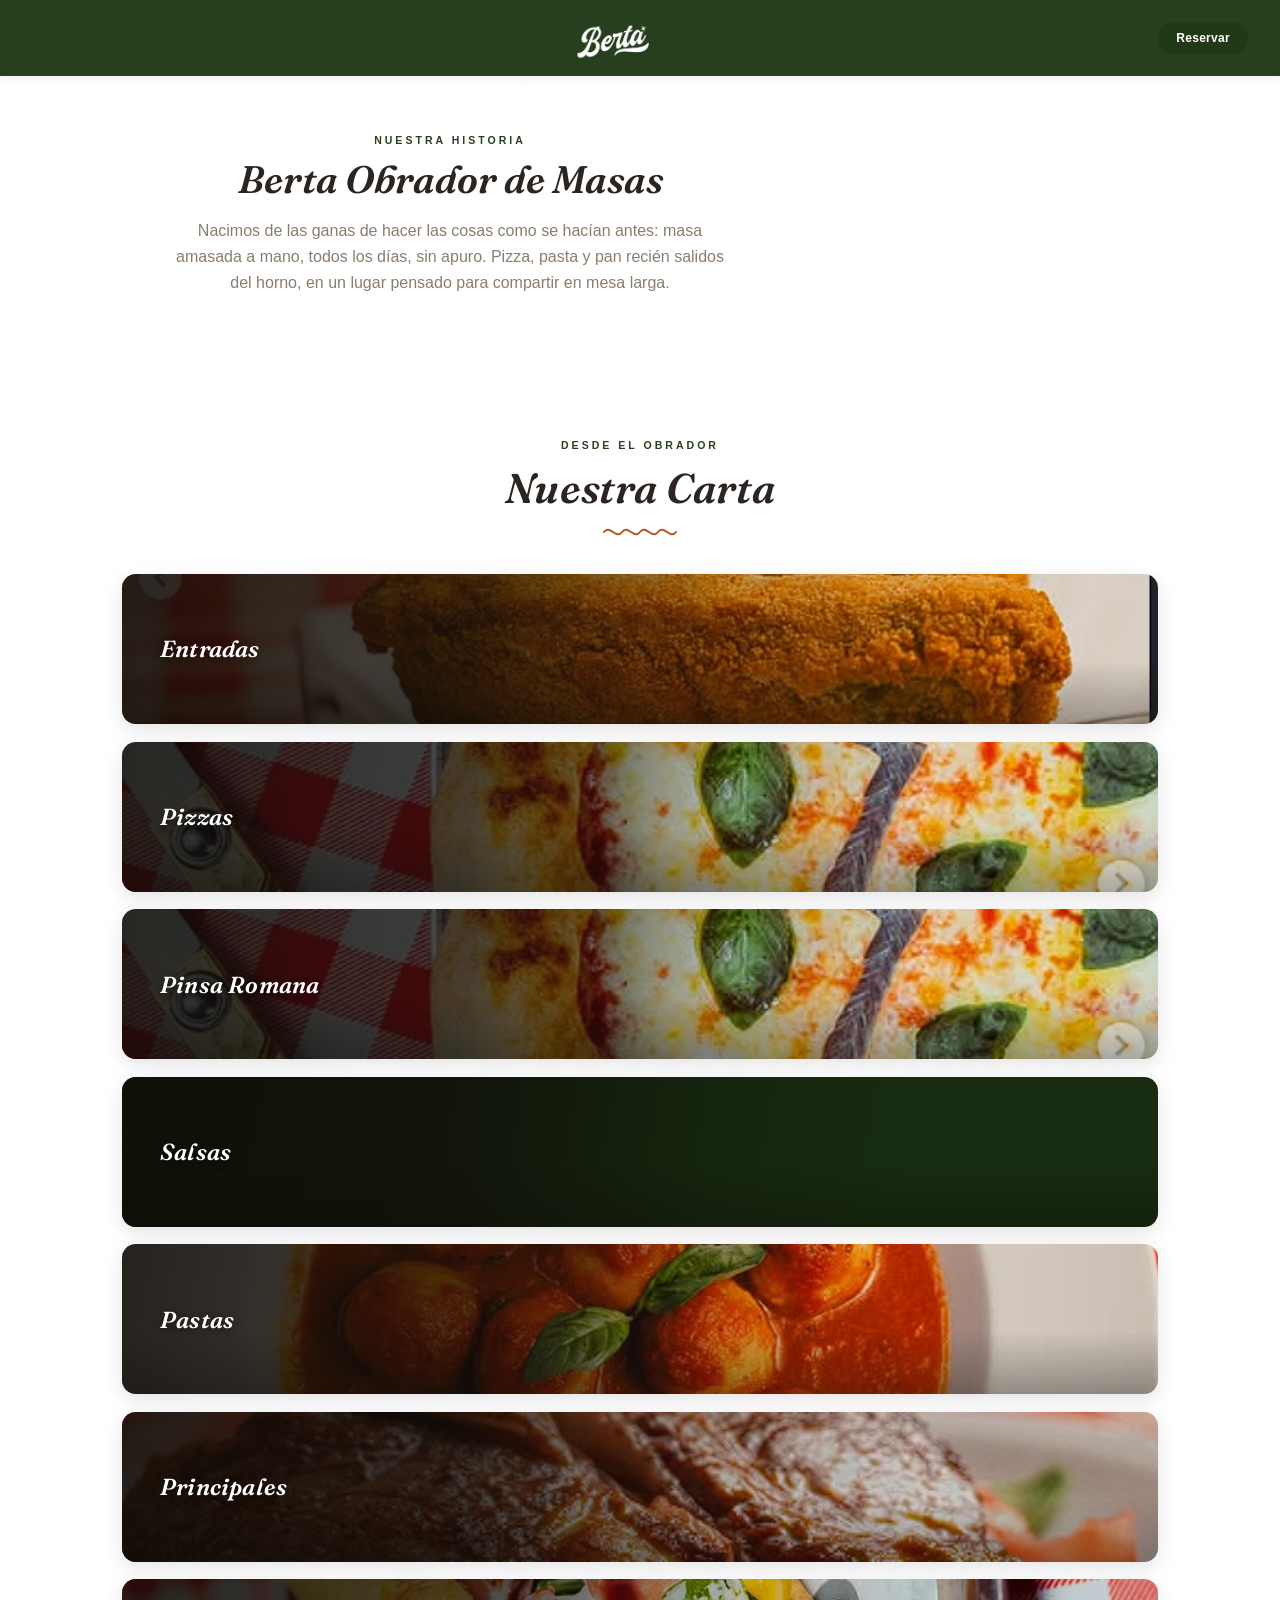
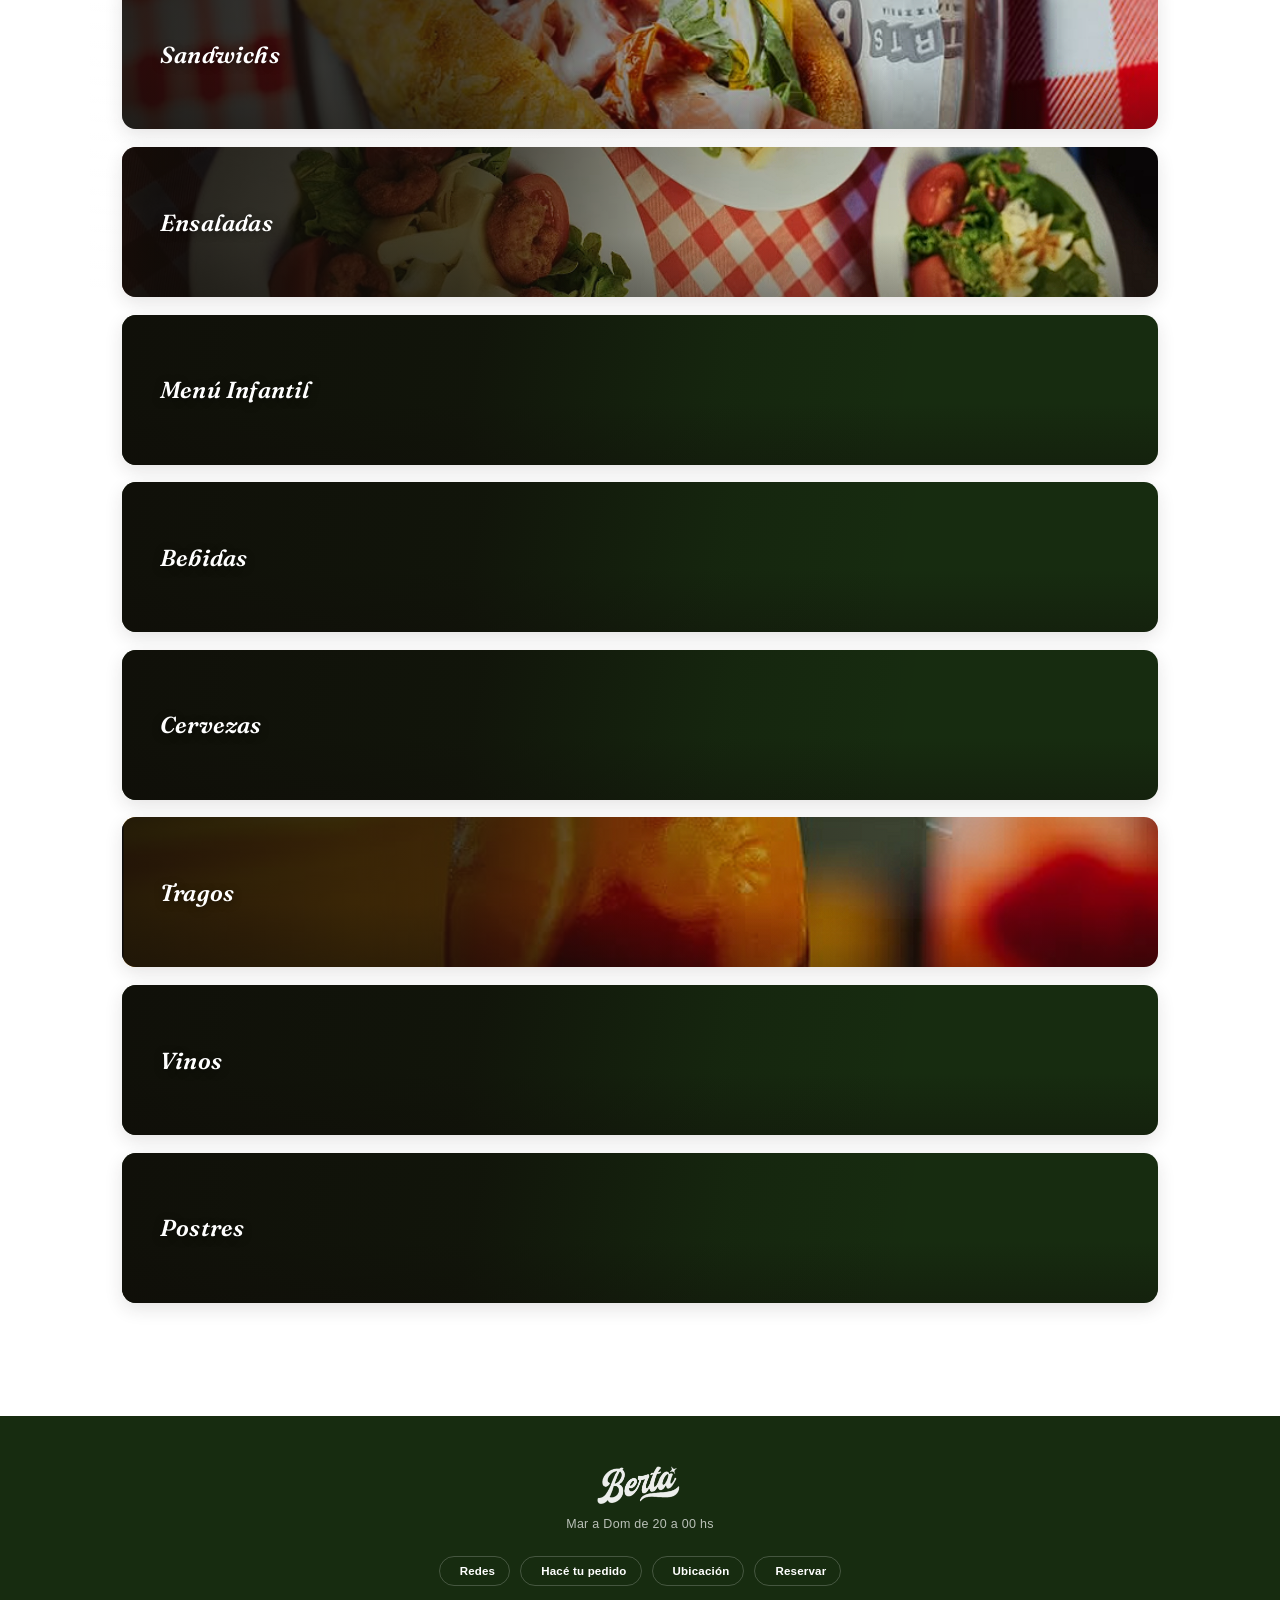
==== commit c979502a: "subiendo prueba de carta, nav, footer y comportamiento" ====
--- a/page/home.html
+++ b/page/home.html
@@ -3,16 +3,57 @@
 <head>
     <meta charset="UTF-8">
     <meta name="viewport" content="width=device-width, initial-scale=1.0">
+    <link rel="stylesheet" href="https://cdn.jsdelivr.net/npm/@tabler/icons-webfont@latest/tabler-icons.min.css"
+        media="print" onload="this.media='all'">
+    <noscript>
+        <link rel="stylesheet" href="https://cdn.jsdelivr.net/npm/@tabler/icons-webfont@latest/tabler-icons.min.css">
+    </noscript>
+    <link rel="preconnect" href="https://fonts.googleapis.com">
+    <link rel="preconnect" href="https://fonts.gstatic.com" crossorigin>
+    <link href="https://fonts.googleapis.com/css2?family=Fraunces:ital,opsz,wght@0,9..144,400..700;1,9..144,400..600&display=swap"
+        rel="stylesheet" media="print" onload="this.media='all'">
+    <noscript>
+        <link href="https://fonts.googleapis.com/css2?family=Fraunces:ital,opsz,wght@0,9..144,400..700;1,9..144,400..600&display=swap"
+            rel="stylesheet">
+    </noscript>
+    <link rel="stylesheet" href="../style/style.css">
     <link rel="stylesheet" href="../style/home.css">
-    <link rel="stylesheet" href="../style/style.css">
     <title>BERTA</title>
 </head>
 <body>
-    <!-- El video que queda de fondo para siempre -->
-
-    <video id="video-cena" autoplay muted loop playsinline class="video-background activo">
-        <source src="/video/bertavideo.mp4 " type="video/mp4">
-    </video>
+
+<!-- El video que queda de fondo para siempre -->
+<video id="video-cena" autoplay muted loop playsinline class="video-background activo">
+    <source src="/video/bertavideo.mp4 " type="video/mp4">
+</video>
+
+<header class="carta-header">
+    <button type="button" class="carta-header__icon-btn" id="btn-atras" aria-label="Volver">
+        <i class="ti ti-arrow-left"></i>
+    </button>
+    <a href="#bio-section" class="carta-header__logo" aria-label="Ir a la presentación de Berta">
+        <img src="/img/logo.png" alt="Berta Obrador de Masas">
+    </a>
+    <button type="button" class="carta-header__reservar" onclick="abrirModalReserva()">
+        Reservar
+    </button>
+</header>
+
+<!-- ============ PRESENTACIÓN / BIO ============ -->
+<section class="bio" id="bio-section">
+    <div class="bio__inner">
+        <p class="bio__eyebrow">Nuestra historia</p>
+        <h1 class="bio__title">Berta Obrador de Masas</h1>
+        <p class="bio__desc">
+            <!-- TEXTO DE EJEMPLO — reemplazar por la historia real del local -->
+            Nacimos de las ganas de hacer las cosas como se hacían antes: masa amasada a mano,
+            todos los días, sin apuro. Pizza, pasta y pan recién salidos del horno, en un lugar
+            pensado para compartir en mesa larga.
+        </p>
+    </div>
+</section>
+
+<!-- ============ NAV DE CATEGORÍAS (sticky) ============ -->
 
 <section class="menu" id="carta">
     <h2 class="menu__title">Nuestra Carta</h2>
@@ -1281,5 +1322,74 @@
     </details>
 
 </section>
+
+<!-- ============ FOOTER ============ -->
+<footer class="carta-footer">
+    <img class="carta-footer__logo" src="/img/logo.png" alt="Berta Obrador de Masas">
+
+    <!-- HORARIO DE EJEMPLO — reemplazar por el horario real -->
+    <p class="carta-footer__horario">Mar a Dom de 20 a 00 hs</p>
+
+    <div class="carta-footer__links">
+        <a class="carta-footer__link" href="https://www.instagram.com/berta.obradordemasas/" target="_blank">
+            <i class="ti ti-brand-instagram"></i> Redes
+        </a>
+        <a class="carta-footer__link" href="https://pedidos.masdelivery.com/berta-obrador-de-masas" target="_blank">
+            <i class="ti ti-moped"></i> Hacé tu pedido
+        </a>
+        <a class="carta-footer__link" href="https://maps.app.goo.gl/ypdthF8dNLui6ij89" target="_blank">
+            <i class="ti ti-map-pin"></i> Ubicación
+        </a>
+        <button type="button" class="carta-footer__link carta-footer__link--btn" onclick="abrirModalReserva()">
+            <i class="ti ti-calendar"></i> Reservar
+        </button>
+    </div>
+</footer>
+
+<!-- ============ MODAL RESERVA (mismo modal y lógica de index.html) ============ -->
+<div class="modal-overlay" id="modal-reserva-overlay" onclick="cerrarModalReserva()">
+    <div class="modal" onclick="event.stopPropagation()">
+        <button class="modal-close" onclick="cerrarModalReserva()">✕</button>
+        <h2 class="modal-titulo">RESERVAR</h2>
+        <div class="reserva__logo">
+            <img src="/img/logo.png" alt="Logo Berta Obrador de Masas">
+        </div>
+        <div class="modal-form">
+            <div class="form-group"><label>Tu nombre</label><input type="text" id="reserva-nombre"
+                    placeholder="Nombre y apellido"></div>
+            <div class="form-group"><label>Fecha</label><input type="date" id="reserva-fecha"></div>
+            <div class="form-group">
+                <label>Turno</label>
+                <select id="reserva-turno">
+                    <option value="" disabled selected>Elegí un turno</option>
+                    <option value="Desayuno">Almuerzo</option>
+                    <option value="Cena">Cena</option>
+                </select>
+            </div>
+            <div class="form-row">
+                <div class="form-group"><label>Adultos</label><input type="number" id="reserva-adultos"
+                        placeholder="0" min="0"></div>
+                <div class="form-group"><label>Niños (sillas altas)</label><input type="number" id="reserva-ninos"
+                        placeholder="0" min="0"></div>
+            </div>
+            <div class="form-group">
+                <label>Sector</label>
+                <div class="sector-btns">
+                    <button class="sector-btn activo" onclick="elegirSectorReserva('Adentro', this)">
+                        <i class="ti ti-building"></i> Adentro
+                    </button>
+                    <button class="sector-btn" onclick="elegirSectorReserva('Afuera', this)">
+                        <i class="ti ti-tree"></i> Afuera
+                    </button>
+                </div>
+            </div>
+            <button class="modal-btn" onclick="enviarReserva()"><i class="ti ti-brand-whatsapp"></i> CONFIRMAR
+                RESERVA</button>
+        </div>
+    </div>
+</div>
+
+<script src="/js/script.js"></script>
+<script src="/js/carta.js"></script>
 </body>
 </html>
--- a/style/home.css
+++ b/style/home.css
@@ -13,6 +13,120 @@
    Firma: el precio como etiqueta de almacén (ticket punteado, con
    perforación e inclinación leve).
    ============================================================ */
+
+
+.carta-header {
+    position: -webkit-sticky;
+    position: sticky;
+    top: 0;
+    z-index: 100;
+    display: flex;
+    align-items: center;
+    justify-content: space-between;
+    gap: 12px;
+    padding: 14px 16px;
+    background: var(--color-hover);
+    box-shadow: 0 2px 10px rgba(43, 36, 32, 0.08);
+}
+
+.carta-header__icon-btn {
+    width: 38px;
+    height: 38px;
+    display: flex;
+    align-items: center;
+    justify-content: center;
+    border-radius: 50%;
+    border: none;
+    background: transparent;
+    color: var(--text-color-dark);
+    font-size: 1.1rem;
+    cursor: pointer;
+    flex-shrink: 0;
+    transition: background 0.2s ease;
+}
+
+.carta-header__icon-btn:hover {
+    background: var(--color-hover);
+}
+
+.carta-header__logo {
+    display: flex;
+    align-items: center;
+    justify-content: center;
+    flex: 1;
+}
+
+.carta-header__logo img {
+    height: 34px;
+    width: auto;
+    object-fit: contain;
+}
+
+.carta-header__reservar {
+    flex-shrink: 0;
+    border: none;
+    border-radius: 50px;
+    padding: 9px 18px;
+    font-family: 'Montserrat', sans-serif;
+    font-size: 0.75rem;
+    font-weight: 700;
+    letter-spacing: 0.3px;
+    color: var(--color-blanco);
+    background: var(--color-hover);
+    cursor: pointer;
+    transition: transform 0.2s ease, background 0.2s ease;
+}
+
+.carta-header__reservar:hover {
+    background: var(--color-negro);
+    transform: translateY(-1px);
+}
+
+/* ============================================================
+   BIO — presentación de Berta, tipo landing, antes de la carta
+   ============================================================ */
+
+.bio {
+    padding: 3.5rem 1rem 4rem;
+    max-width: 900px;
+    text-align: center;
+    background:
+        radial-gradient(circle at 15% 0%, #ffffff55, transparent 55%);
+    position: relative;
+}
+
+.bio__inner {
+    max-width: 560px;
+    margin: 0 auto;
+}
+
+.bio__eyebrow {
+    font-family: 'Montserrat', sans-serif;
+    font-size: 0.66rem;
+    font-weight: 700;
+    letter-spacing: 3px;
+    text-transform: uppercase;
+    color: var(--color-hover);
+    margin-bottom: 0.6rem;
+}
+
+.bio__title {
+    font-family: 'Fraunces', 'Montserrat', serif;
+    font-style: italic;
+    font-weight: 600;
+    font-size: 1.9rem;
+    color: var(--text-color-dark);
+    margin-bottom: 0.9rem;
+}
+
+.bio__desc {
+    font-family: 'Montserrat', sans-serif;
+    font-size: 0.9rem;
+    line-height: 1.65;
+    color: var(--color-secundary);
+}
+
+
 
 .menu {
     /* Tokens locales — derivados de las variables globales de style.css,
@@ -105,20 +219,62 @@
 
 /* Foto destacada por categoría — un solo lugar para cambiar
    la imagen o el encuadre de cada encabezado */
-#entradas-section .menu__categoria-header { --menu-thumb: url(../img/entrada/entrada.png); }
-#pizzas-section .menu__categoria-header { --menu-thumb: url(/img/pizzas/pizzas_bannner.png); --menu-thumb-pos: 65% 40%; }
-#pinsa-romana-section .menu__categoria-header { --menu-thumb: url(/img/pizzas/pizzas_bannner.png); }
-#salsas-section .menu__categoria-header { --menu-thumb: url(/img/menu/pomodoro-o-fileto.jpg); }
-#pastas-section .menu__categoria-header { --menu-thumb: url(../img/pastas/pastas.png); }
-#principales-section .menu__categoria-header { --menu-thumb: url(../img/principal/principal.png); }
-#sandwichs-section .menu__categoria-header { --menu-thumb: url(../img/sanwich/sanwich.png); }
-#ensaladas-section .menu__categoria-header { --menu-thumb: url(../img/ensaladas/ensaldas.png); }
-#menu-infantil-section .menu__categoria-header { --menu-thumb: url(/img/menu/spaghettis-o-noquis.jpg); }
-#bebidas-section .menu__categoria-header { --menu-thumb: url(/img/menu/limonada-de-la-casa.jpg); }
-#cervezas-section .menu__categoria-header { --menu-thumb: url(/img/menu/patagonia-473cc.jpg); }
-#tragos-section .menu__categoria-header { --menu-thumb: url(../img/tragos/tragos.png); }
-#vinos-section .menu__categoria-header { --menu-thumb: url(/img/menu/las-perdices-reserva.jpg); }
-#postres-section .menu__categoria-header { --menu-thumb: url(/img/menu/tiramisu.jpg); }
+#entradas-section .menu__categoria-header {
+    --menu-thumb: url(../img/entrada/entrada.png);
+}
+
+#pizzas-section .menu__categoria-header {
+    --menu-thumb: url(/img/pizzas/pizzas_bannner.png);
+    --menu-thumb-pos: 65% 40%;
+}
+
+#pinsa-romana-section .menu__categoria-header {
+    --menu-thumb: url(/img/pizzas/pizzas_bannner.png);
+}
+
+#salsas-section .menu__categoria-header {
+    --menu-thumb: url(/img/menu/pomodoro-o-fileto.jpg);
+}
+
+#pastas-section .menu__categoria-header {
+    --menu-thumb: url(../img/pastas/pastas.png);
+}
+
+#principales-section .menu__categoria-header {
+    --menu-thumb: url(../img/principal/principal.png);
+}
+
+#sandwichs-section .menu__categoria-header {
+    --menu-thumb: url(../img/sanwich/sanwich.png);
+}
+
+#ensaladas-section .menu__categoria-header {
+    --menu-thumb: url(../img/ensaladas/ensaldas.png);
+}
+
+#menu-infantil-section .menu__categoria-header {
+    --menu-thumb: url(/img/menu/spaghettis-o-noquis.jpg);
+}
+
+#bebidas-section .menu__categoria-header {
+    --menu-thumb: url(/img/menu/limonada-de-la-casa.jpg);
+}
+
+#cervezas-section .menu__categoria-header {
+    --menu-thumb: url(/img/menu/patagonia-473cc.jpg);
+}
+
+#tragos-section .menu__categoria-header {
+    --menu-thumb: url(../img/tragos/tragos.png);
+}
+
+#vinos-section .menu__categoria-header {
+    --menu-thumb: url(/img/menu/las-perdices-reserva.jpg);
+}
+
+#postres-section .menu__categoria-header {
+    --menu-thumb: url(/img/menu/tiramisu.jpg);
+}
 
 .menu__categoria-header::-webkit-details-marker {
     display: none;
@@ -155,7 +311,7 @@
     filter: drop-shadow(0 1px 4px rgba(0, 0, 0, 0.5));
 }
 
-.menu__categoria[open] > .menu__categoria-header .menu__arrow {
+.menu__categoria[open]>.menu__categoria-header .menu__arrow {
     transform: rotate(180deg);
 }
 
@@ -177,7 +333,7 @@
         }
     }
 
-    .menu__categoria[open] > .menu__categoria-body {
+    .menu__categoria[open]>.menu__categoria-body {
         animation: menu-reveal 0.35s ease both;
     }
 }
@@ -233,7 +389,7 @@
     filter: none;
 }
 
-.menu__subcategoria[open] > .menu__subcategoria-header .menu__arrow {
+.menu__subcategoria[open]>.menu__subcategoria-header .menu__arrow {
     transform: rotate(180deg);
 }
 
@@ -294,8 +450,7 @@
 
 /* Fallback visual mientras no haya foto real cargada */
 .menu__card-img--fallback {
-    background: var(--color-fondo-productos)
-        url("data:image/svg+xml,%3Csvg xmlns='http://www.w3.org/2000/svg' viewBox='0 0 24 24' fill='none' stroke='%238a7d6e' stroke-width='1.5'%3E%3Cpath d='M4 4h16v16H4z' opacity='0'/%3E%3Ccircle cx='9' cy='9' r='2'/%3E%3Cpath d='M21 15l-5-5L5 21'/%3E%3C/svg%3E") center/32px no-repeat;
+    background: var(--color-fondo-productos) url("data:image/svg+xml,%3Csvg xmlns='http://www.w3.org/2000/svg' viewBox='0 0 24 24' fill='none' stroke='%238a7d6e' stroke-width='1.5'%3E%3Cpath d='M4 4h16v16H4z' opacity='0'/%3E%3Ccircle cx='9' cy='9' r='2'/%3E%3Cpath d='M21 15l-5-5L5 21'/%3E%3C/svg%3E") center/32px no-repeat;
 }
 
 .menu__card-info {
@@ -362,64 +517,166 @@
    1024px = desktop
    ============================================================ */
 
+/* ============================================================
+   RESPONSIVE — mobile first
+   768px  = tablet
+   1024px = desktop
+   ============================================================ */
+ 
 @media (min-width: 768px) {
+    .carta-header {
+        padding: 18px 32px;
+    }
+ 
+    .carta-header__logo img {
+        height: 40px;
+    }
+ 
+    .bio {
+        padding: 3.6rem 2rem 3.4rem;
+    }
+ 
+    .bio__title {
+        font-size: 2.4rem;
+    }
+ 
+    .bio__desc {
+        font-size: 1rem;
+    }
+ 
+    .carta-nav__scroll {
+        justify-content: center;
+        padding: 12px 24px;
+    }
+ 
+    .carta-nav__chip {
+        font-size: 0.78rem;
+        padding: 8px 16px;
+    }
+ 
     .menu {
         padding: 4.5rem 2.5rem 5rem;
     }
-
+ 
     .menu__title {
         font-size: 2.6rem;
     }
-
+ 
     .menu__categoria-header {
-        padding: 30px 32px;
+        padding: 20px;
         min-height: 118px;
     }
-
+ 
     .menu__categoria-nombre {
-        font-size: 1.6rem;
-    }
-
+        font-size: 1.3rem;
+        padding: 8px 18px;
+    }
+ 
+    .menu__arrow {
+        width: 36px;
+        height: 36px;
+        font-size: 1.1rem;
+    }
+ 
     .menu__card {
         width: 232px;
     }
-
+ 
     .menu__card-img {
         height: 150px;
     }
 }
-
+ 
 @media (min-width: 1024px) {
     .menu {
         max-width: 1100px;
         padding: 5.5rem 2rem 6rem;
     }
-
+ 
     .menu__categoria-header {
-        min-height: 140px;
-    }
-
+        min-height: 150px;
+    }
+ 
     .menu__categoria-nombre {
-        font-size: 1.8rem;
-    }
-
+        font-size: 1.45rem;
+    }
+ 
     .menu__card {
         width: 252px;
     }
-
+ 
     .menu__card-img {
         height: 165px;
     }
-
+ 
     .menu__card-nombre {
         font-size: 1rem;
     }
-
+ 
     .menu__card-desc {
         font-size: 0.78rem;
     }
-
+ 
     .menu__card-precio {
         font-size: 0.85rem;
     }
+}
+ 
+
+/* ============================================================
+   FOOTER
+   ============================================================ */
+ 
+.carta-footer {
+    padding: 2.6rem 1.4rem 2.4rem;
+    text-align: center;
+    background: var(--menu-olive-deep, #172c10);
+}
+ 
+.carta-footer__logo {
+    height: 46px;
+    width: auto;
+    object-fit: contain;
+    margin: 0 auto 0.8rem;
+    display: block;
+    filter: brightness(0) invert(1);
+    opacity: 0.92;
+}
+ 
+.carta-footer__horario {
+    font-family: 'Montserrat', sans-serif;
+    font-size: 0.78rem;
+    color: rgba(255, 255, 255, 0.7);
+    letter-spacing: 0.3px;
+    margin-bottom: 1.6rem;
+}
+ 
+.carta-footer__links {
+    display: flex;
+    flex-wrap: wrap;
+    align-items: center;
+    justify-content: center;
+    gap: 10px;
+}
+ 
+.carta-footer__link {
+    display: inline-flex;
+    align-items: center;
+    gap: 6px;
+    border: 1px solid rgba(255, 255, 255, 0.2);
+    background: transparent;
+    color: var(--color-blanco);
+    font-family: 'Montserrat', sans-serif;
+    font-size: 0.72rem;
+    font-weight: 600;
+    letter-spacing: 0.2px;
+    padding: 8px 14px;
+    border-radius: 50px;
+    text-decoration: none;
+    cursor: pointer;
+    transition: background 0.2s ease;
+}
+ 
+.carta-footer__link:hover {
+    background: rgba(255, 255, 255, 0.12);
 }
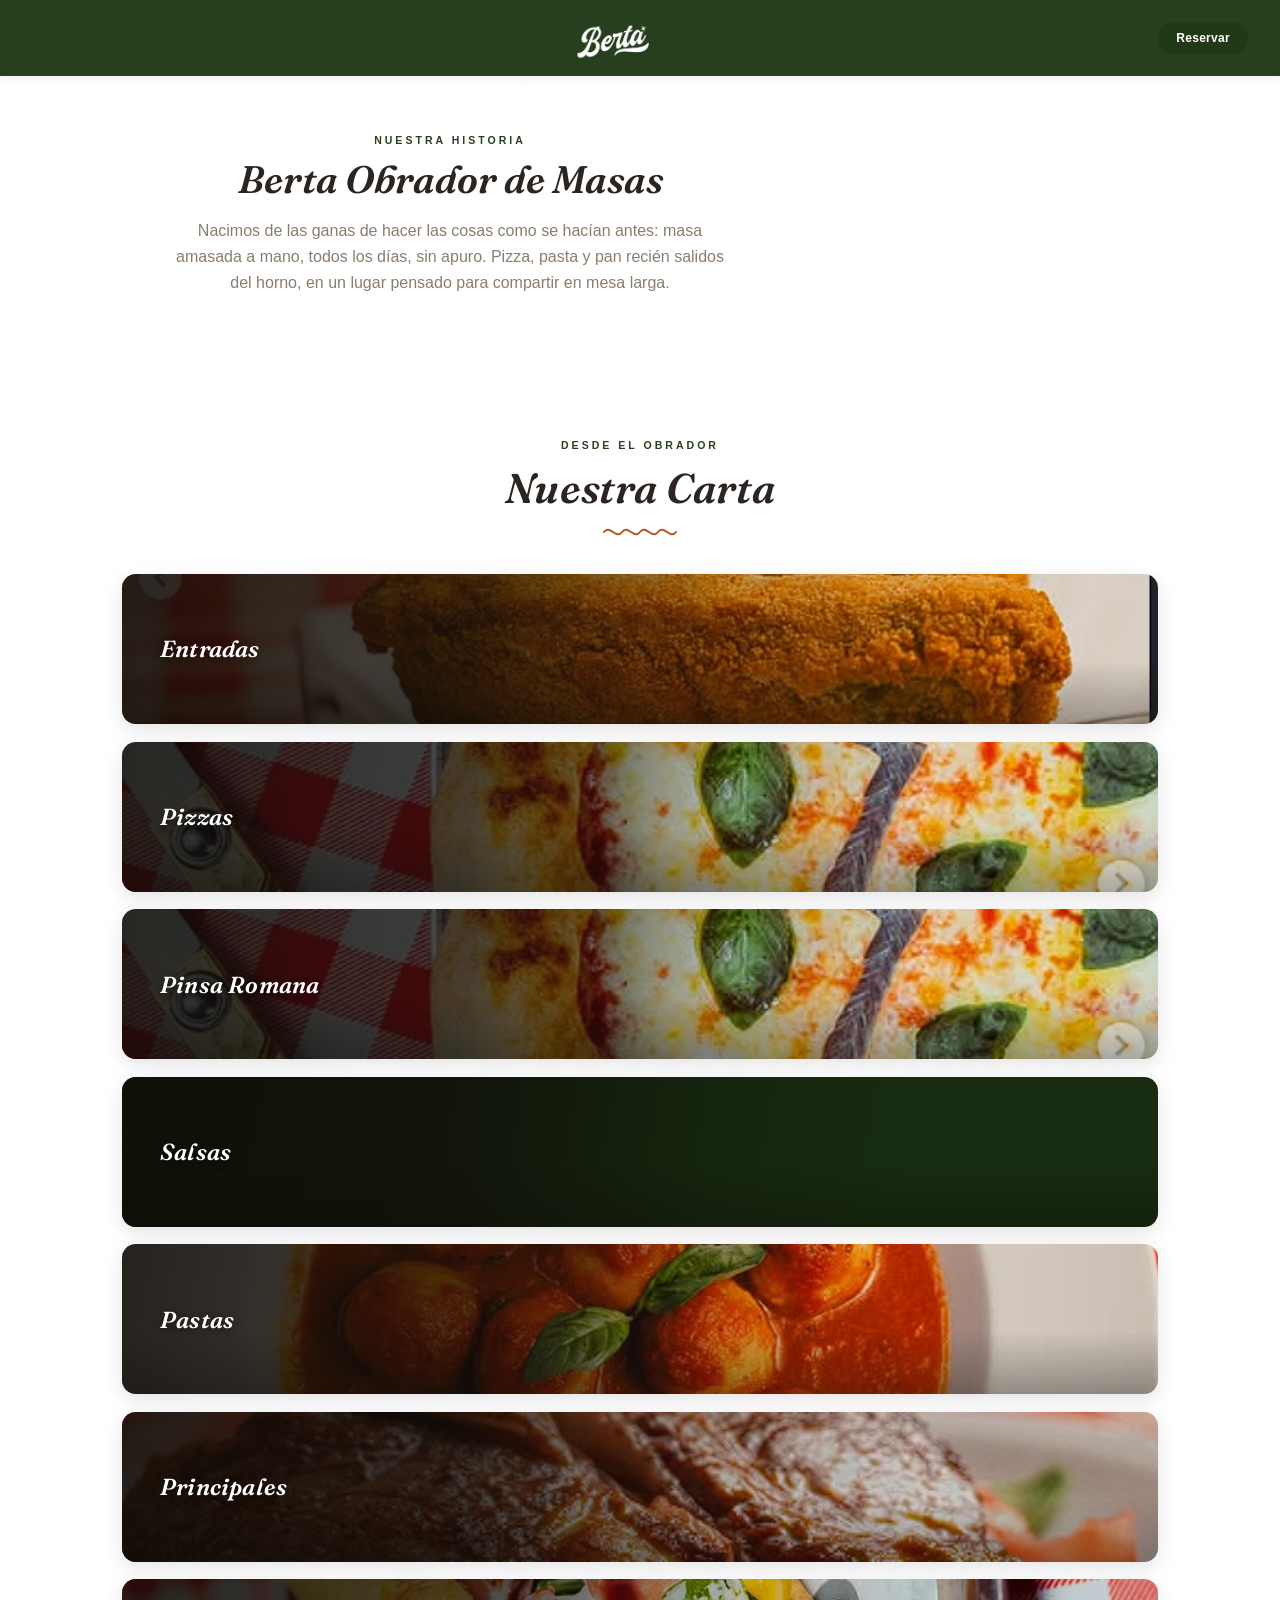
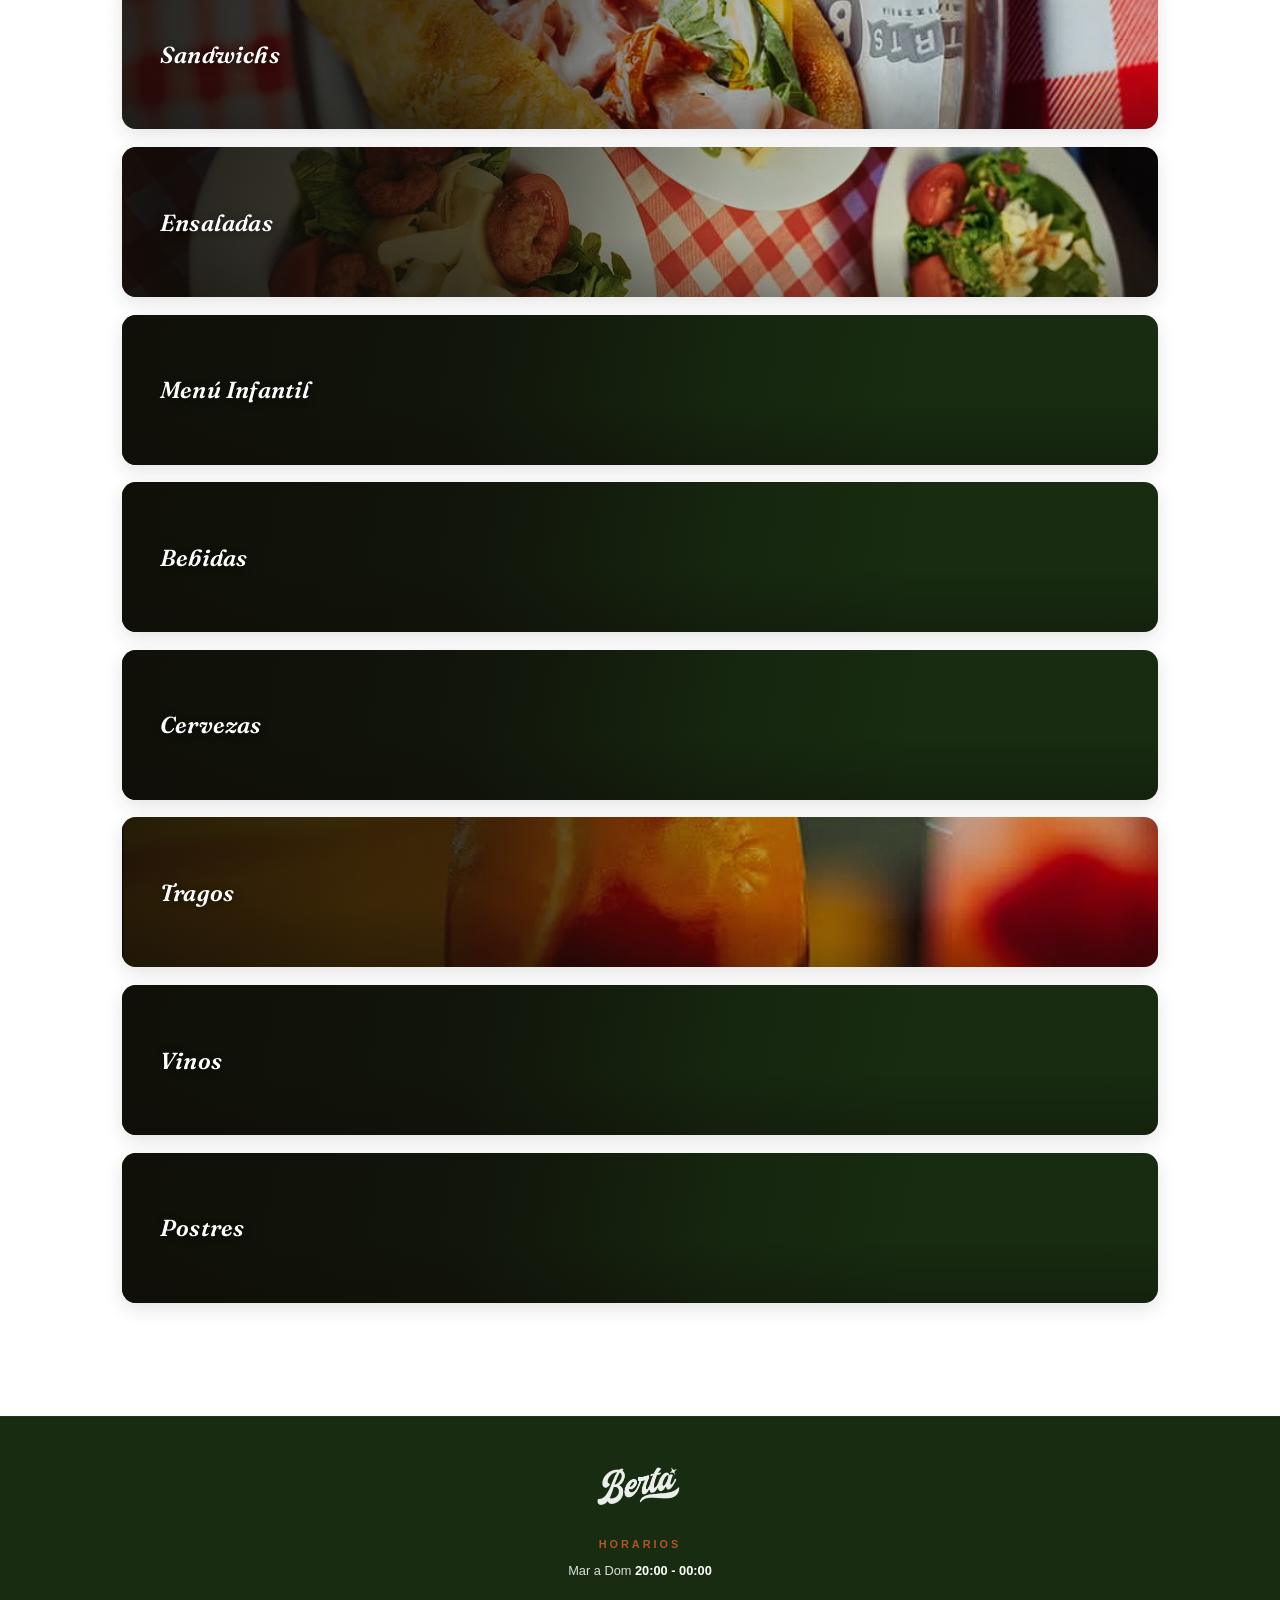
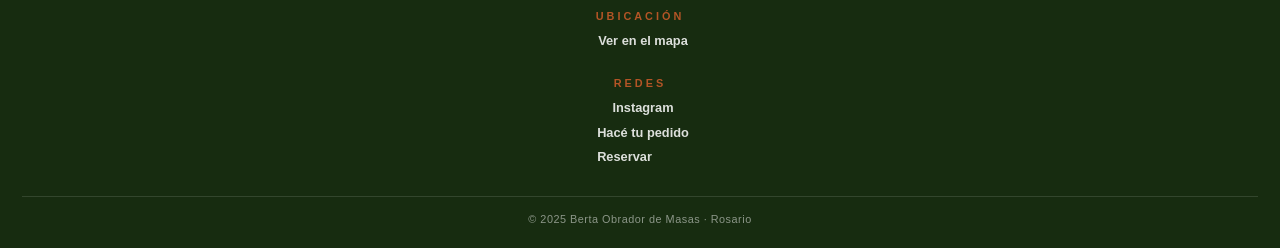
==== commit 093ae08b: "subiendo footer nuevo" ====
--- a/page/home.html
+++ b/page/home.html
@@ -1323,29 +1323,45 @@
 
 </section>
 
+
 <!-- ============ FOOTER ============ -->
 <footer class="carta-footer">
-    <img class="carta-footer__logo" src="/img/logo.png" alt="Berta Obrador de Masas">
-
-    <!-- HORARIO DE EJEMPLO — reemplazar por el horario real -->
-    <p class="carta-footer__horario">Mar a Dom de 20 a 00 hs</p>
-
-    <div class="carta-footer__links">
-        <a class="carta-footer__link" href="https://www.instagram.com/berta.obradordemasas/" target="_blank">
-            <i class="ti ti-brand-instagram"></i> Redes
-        </a>
-        <a class="carta-footer__link" href="https://pedidos.masdelivery.com/berta-obrador-de-masas" target="_blank">
-            <i class="ti ti-moped"></i> Hacé tu pedido
-        </a>
-        <a class="carta-footer__link" href="https://maps.app.goo.gl/ypdthF8dNLui6ij89" target="_blank">
-            <i class="ti ti-map-pin"></i> Ubicación
-        </a>
-        <button type="button" class="carta-footer__link carta-footer__link--btn" onclick="abrirModalReserva()">
-            <i class="ti ti-calendar"></i> Reservar
-        </button>
+    <div class="carta-footer__container">
+        <div class="carta-footer__logo">
+            <img src="/img/logo.png" alt="Berta Obrador de Masas">
+        </div>
+ 
+        <div class="carta-footer__col">
+            <h3 class="carta-footer__titulo">Horarios</h3>
+            <!-- HORARIO DE EJEMPLO — reemplazar por el horario real -->
+            <p>Mar a Dom <span>20:00 - 00:00</span></p>
+        </div>
+ 
+        <div class="carta-footer__col">
+            <h3 class="carta-footer__titulo">Ubicación</h3>
+            <a href="https://maps.app.goo.gl/ypdthF8dNLui6ij89" target="_blank">
+                <i class="ti ti-map-pin"></i> Ver en el mapa
+            </a>
+        </div>
+ 
+        <div class="carta-footer__col">
+            <h3 class="carta-footer__titulo">Redes</h3>
+            <a href="https://www.instagram.com/berta.obradordemasas/" target="_blank">
+                <i class="ti ti-brand-instagram"></i> Instagram
+            </a>
+            <a href="https://pedidos.masdelivery.com/berta-obrador-de-masas" target="_blank">
+                <i class="ti ti-moped"></i> Hacé tu pedido
+            </a>
+            <button type="button" class="carta-footer__link-btn" onclick="abrirModalReserva()">
+                <i class="ti ti-calendar"></i> Reservar
+            </button>
+        </div>
+    </div>
+ 
+    <div class="carta-footer__bottom">
+        <p>© 2025 Berta Obrador de Masas · Rosario</p>
     </div>
 </footer>
-
 <!-- ============ MODAL RESERVA (mismo modal y lógica de index.html) ============ -->
 <div class="modal-overlay" id="modal-reserva-overlay" onclick="cerrarModalReserva()">
     <div class="modal" onclick="event.stopPropagation()">
--- a/style/home.css
+++ b/style/home.css
@@ -626,57 +626,97 @@
 /* ============================================================
    FOOTER
    ============================================================ */
- 
+
+
 .carta-footer {
-    padding: 2.6rem 1.4rem 2.4rem;
+    background: var(--menu-olive-deep, #172c10);
+    border-top: 1px solid var(--color-hover);
+    padding: 2.6rem 1.4rem 1.4rem;
+}
+
+.carta-footer__container {
+    display: flex;
+    flex-direction: column;
+    align-items: center;
     text-align: center;
-    background: var(--menu-olive-deep, #172c10);
-}
- 
-.carta-footer__logo {
+    gap: 1.8rem;
+    max-width: 900px;
+    margin: 0 auto;
+}
+ 
+.carta-footer__logo img {
     height: 46px;
     width: auto;
     object-fit: contain;
-    margin: 0 auto 0.8rem;
-    display: block;
     filter: brightness(0) invert(1);
     opacity: 0.92;
 }
  
-.carta-footer__horario {
-    font-family: 'Montserrat', sans-serif;
-    font-size: 0.78rem;
-    color: rgba(255, 255, 255, 0.7);
-    letter-spacing: 0.3px;
-    margin-bottom: 1.6rem;
-}
- 
-.carta-footer__links {
+.carta-footer__titulo {
+    font-family: 'Montserrat', sans-serif;
+    font-size: 0.68rem;
+    font-weight: 800;
+    letter-spacing: 3px;
+    text-transform: uppercase;
+    color: var(--menu-terracota, #b45526);
+    margin-bottom: 0.7rem;
+}
+ 
+.carta-footer__col p {
+    font-family: 'Montserrat', sans-serif;
+    font-size: 0.8rem;
+    color: rgba(255, 255, 255, 0.85);
+    line-height: 1.6;
+}
+ 
+.carta-footer__col p span {
+    color: var(--color-blanco);
+    font-weight: 700;
+}
+ 
+.carta-footer__col a,
+.carta-footer__link-btn {
     display: flex;
-    flex-wrap: wrap;
     align-items: center;
     justify-content: center;
-    gap: 10px;
-}
- 
-.carta-footer__link {
-    display: inline-flex;
-    align-items: center;
     gap: 6px;
-    border: 1px solid rgba(255, 255, 255, 0.2);
+    font-family: 'Montserrat', sans-serif;
+    font-size: 0.8rem;
+    font-weight: 600;
+    color: rgba(255, 255, 255, 0.85);
+    text-decoration: none;
+    border: none;
     background: transparent;
+    cursor: pointer;
+    padding: 0;
+    margin-bottom: 0.6rem;
+    transition: color 0.2s ease;
+}
+ 
+.carta-footer__col a:last-child,
+.carta-footer__link-btn:last-child {
+    margin-bottom: 0;
+}
+ 
+.carta-footer__col a:hover,
+.carta-footer__link-btn:hover {
     color: var(--color-blanco);
-    font-family: 'Montserrat', sans-serif;
-    font-size: 0.72rem;
-    font-weight: 600;
-    letter-spacing: 0.2px;
-    padding: 8px 14px;
-    border-radius: 50px;
-    text-decoration: none;
-    cursor: pointer;
-    transition: background 0.2s ease;
-}
- 
-.carta-footer__link:hover {
-    background: rgba(255, 255, 255, 0.12);
+}
+ 
+.carta-footer__col a i,
+.carta-footer__link-btn i {
+    font-size: 1rem;
+    color: var(--menu-terracota, #b45526);
+    flex-shrink: 0;
+}
+ 
+.carta-footer__bottom {
+    text-align: center;
+    margin-top: 2rem;
+    padding-top: 1rem;
+    border-top: 1px solid rgba(255, 255, 255, 0.12);
+    font-family: 'Montserrat', sans-serif;
+    font-size: 0.68rem;
+    letter-spacing: 0.5px;
+    color: rgba(255, 255, 255, 0.5);
 }
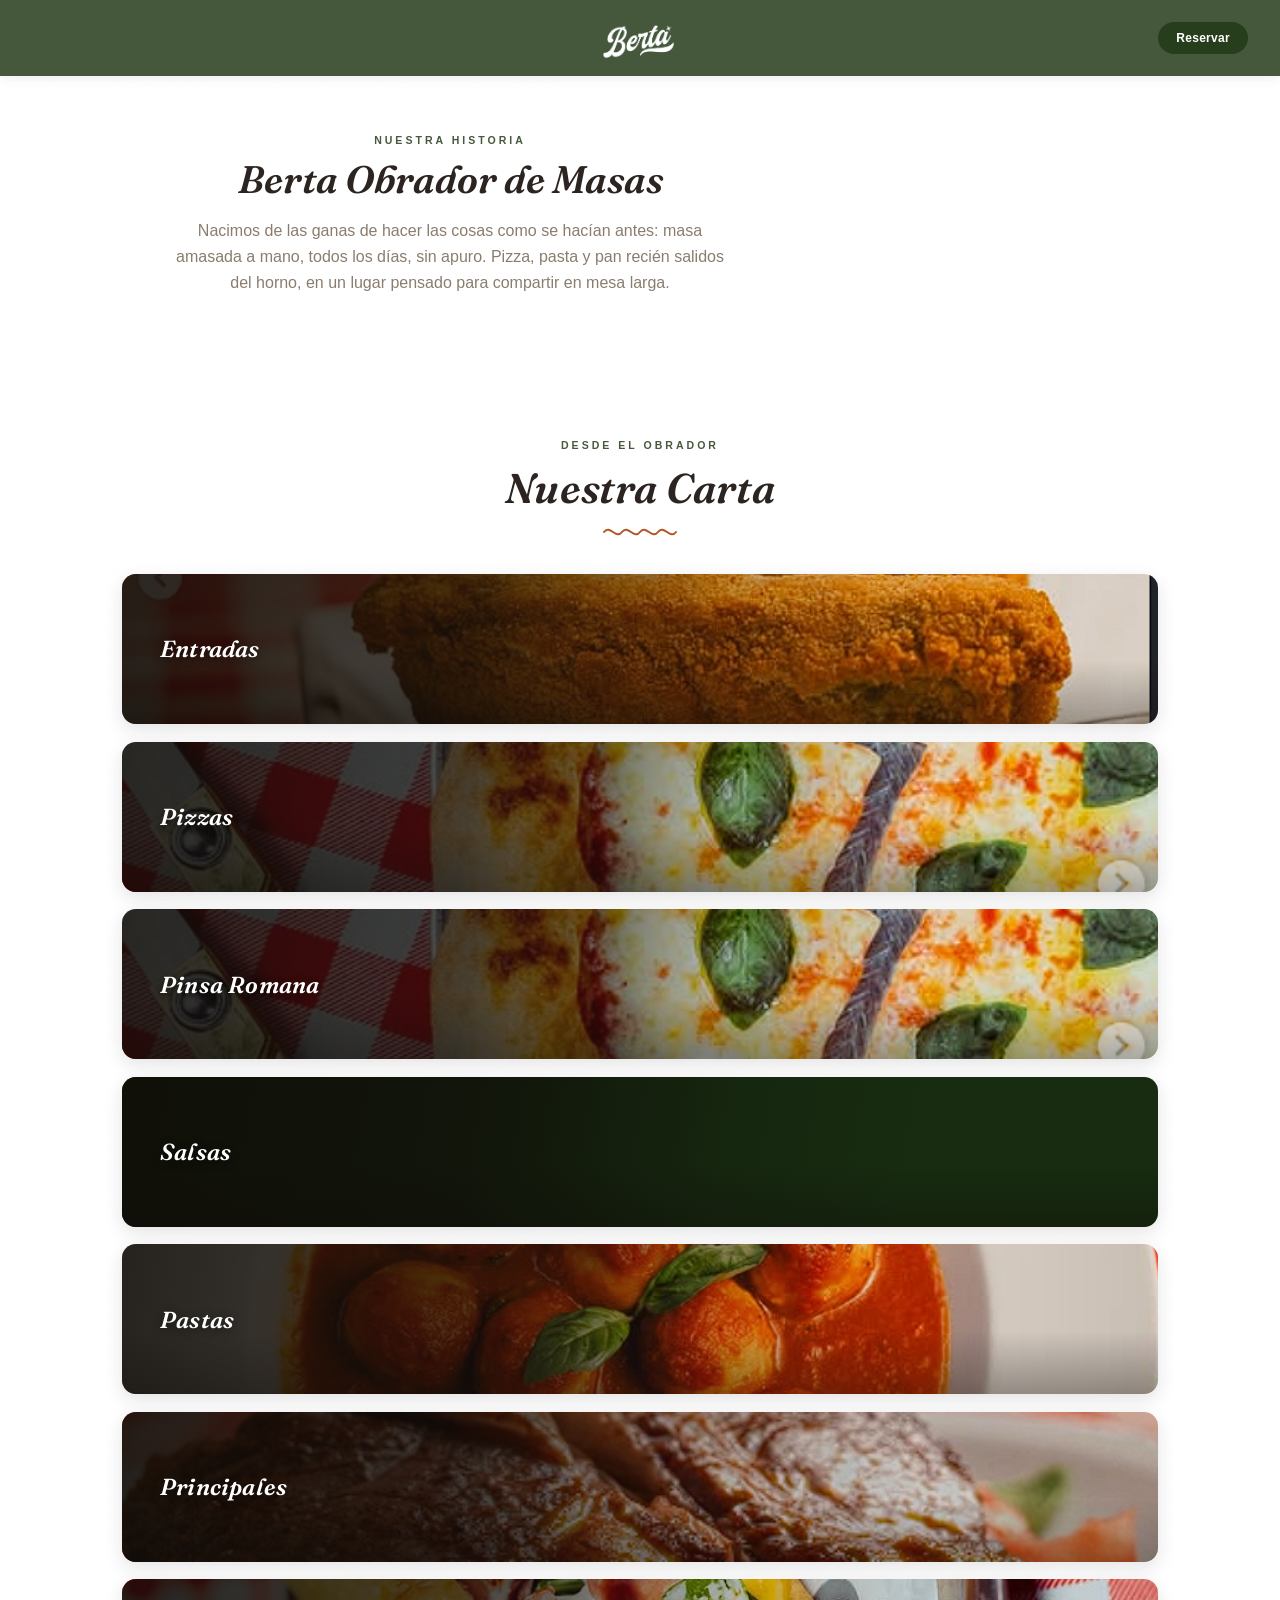
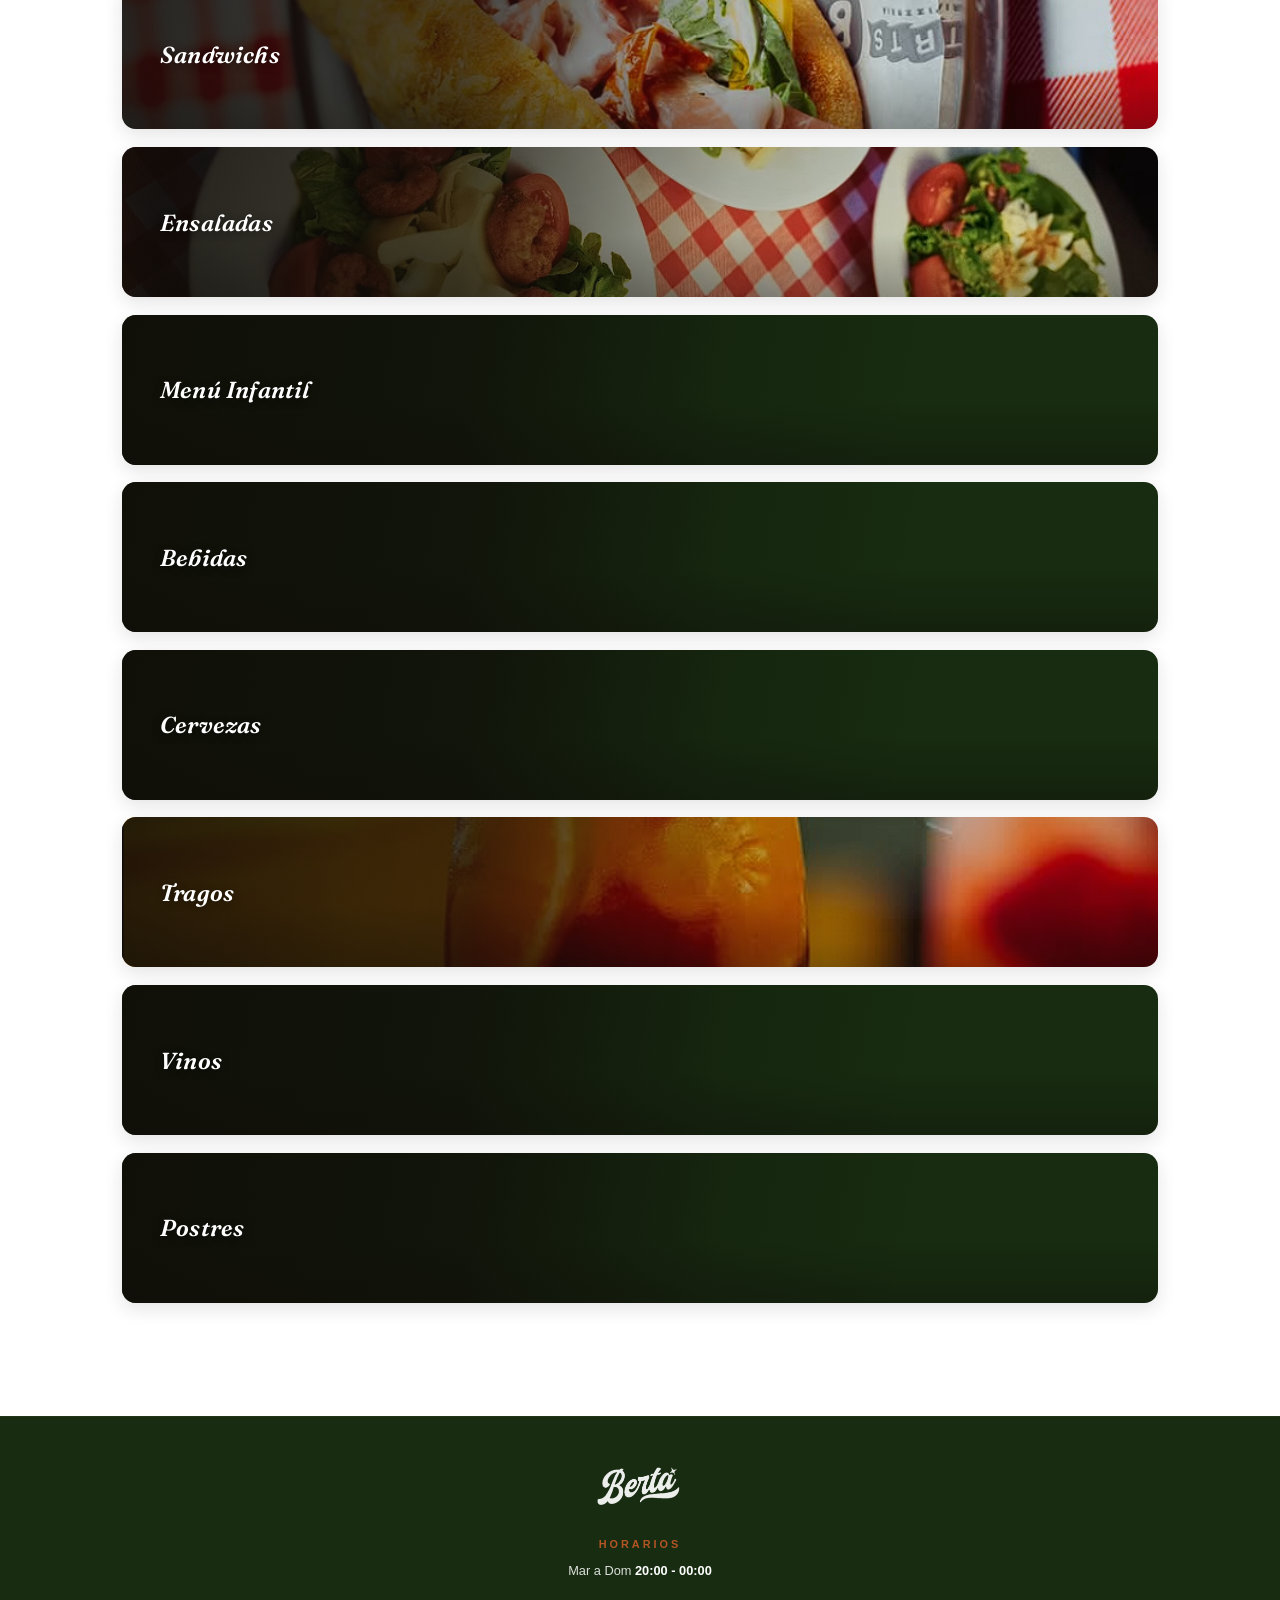
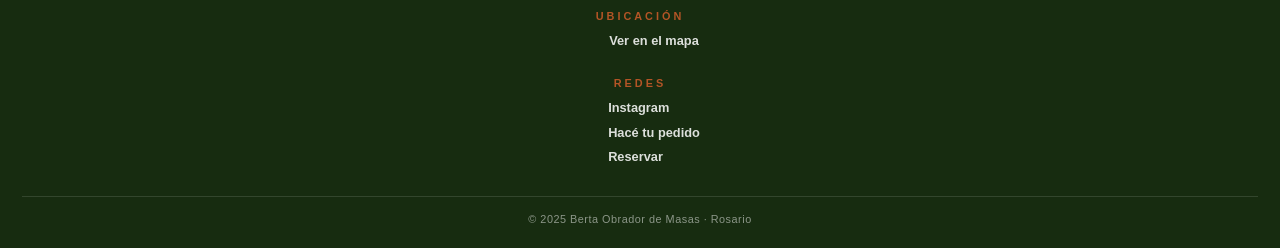
==== commit 356a7b83: "subiendo cambios de estilos" ====
--- a/page/home.html
+++ b/page/home.html
@@ -1406,6 +1406,6 @@
 </div>
 
 <script src="/js/script.js"></script>
-<script src="/js/carta.js"></script>
+<script src="/js/home.js"></script>
 </body>
 </html>
--- a/style/style.css
+++ b/style/style.css
@@ -17,6 +17,10 @@
     padding: 0;
 }
 
+html, body {
+    overflow-x: hidden;
+}
+
 body {
     font-family: 'Montserrat', sans-serif;
 }
@@ -32,7 +36,7 @@
     --color-secundary: #8a7d6e;
 
     --color-primary: #b5552689;
-    --color-hover: #223917f7;
+    --color-hover: #223917d6;
     --color-text: #2b2420;
 
     --color-fondo-productos: #f3ece2;
--- a/style/home.css
+++ b/style/home.css
@@ -20,9 +20,9 @@
     position: sticky;
     top: 0;
     z-index: 100;
-    display: flex;
+    display: grid;
+    grid-template-columns: 1fr auto 1fr;
     align-items: center;
-    justify-content: space-between;
     gap: 12px;
     padding: 14px 16px;
     background: var(--color-hover);
@@ -35,6 +35,7 @@
     display: flex;
     align-items: center;
     justify-content: center;
+    justify-self: start;
     border-radius: 50%;
     border: none;
     background: transparent;
@@ -51,6 +52,7 @@
 
 .carta-header__logo {
     display: flex;
+    justify-self: center;
     align-items: center;
     justify-content: center;
     flex: 1;
@@ -70,6 +72,7 @@
     font-family: 'Montserrat', sans-serif;
     font-size: 0.75rem;
     font-weight: 700;
+    justify-self: end;
     letter-spacing: 0.3px;
     color: var(--color-blanco);
     background: var(--color-hover);
@@ -127,6 +130,9 @@
 }
 
 
+/* ============================================================
+   MENU — sección "Carta"
+   ============================================================ */
 
 .menu {
     /* Tokens locales — derivados de las variables globales de style.css,
@@ -193,6 +199,29 @@
     border-radius: 14px;
     overflow: hidden;
     box-shadow: 0 6px 18px rgba(43, 36, 32, 0.12);
+    /* Animación de entrada — alterna izquierda/derecha según el orden.
+       El JS (scroll-animations.js) agrega .is-visible vía IntersectionObserver
+       la primera vez que la categoría entra en pantalla. */
+    opacity: 0;
+    transform: translateX(-60px);
+    transition: opacity 0.7s ease, transform 0.7s ease;
+}
+
+.menu__categoria:nth-of-type(even) {
+    transform: translateX(60px);
+}
+
+.menu__categoria.is-visible {
+    opacity: 1;
+    transform: translateX(0);
+}
+
+@media (prefers-reduced-motion: reduce) {
+    .menu__categoria {
+        opacity: 1;
+        transform: none;
+        transition: none;
+    }
 }
 
 .menu__categoria-header {
@@ -214,6 +243,7 @@
         var(--menu-thumb);
     background-size: cover;
     background-position: var(--menu-thumb-pos);
+    background-color: var(--menu-olive-deep);
     transition: filter 0.25s ease;
 }
 
@@ -282,11 +312,6 @@
 
 .menu__categoria-header:hover {
     filter: brightness(1.08);
-}
-
-/* si la imagen no carga (placeholder no subido todavía), cae en el verde de marca */
-.menu__categoria-header {
-    background-color: var(--menu-olive-deep);
 }
 
 .menu__categoria-nombre {
@@ -311,7 +336,7 @@
     filter: drop-shadow(0 1px 4px rgba(0, 0, 0, 0.5));
 }
 
-.menu__categoria[open]>.menu__categoria-header .menu__arrow {
+.menu__categoria[open] > .menu__categoria-header .menu__arrow {
     transform: rotate(180deg);
 }
 
@@ -333,7 +358,7 @@
         }
     }
 
-    .menu__categoria[open]>.menu__categoria-body {
+    .menu__categoria[open] > .menu__categoria-body {
         animation: menu-reveal 0.35s ease both;
     }
 }
@@ -389,7 +414,7 @@
     filter: none;
 }
 
-.menu__subcategoria[open]>.menu__subcategoria-header .menu__arrow {
+.menu__subcategoria[open] > .menu__subcategoria-header .menu__arrow {
     transform: rotate(180deg);
 }
 
@@ -511,127 +536,33 @@
     box-sizing: border-box;
 }
 
-/* ============================================================
-   RESPONSIVE — mobile first
-   768px  = tablet
-   1024px = desktop
-   ============================================================ */
-
-/* ============================================================
-   RESPONSIVE — mobile first
-   768px  = tablet
-   1024px = desktop
-   ============================================================ */
- 
-@media (min-width: 768px) {
-    .carta-header {
-        padding: 18px 32px;
-    }
- 
-    .carta-header__logo img {
-        height: 40px;
-    }
- 
-    .bio {
-        padding: 3.6rem 2rem 3.4rem;
-    }
- 
-    .bio__title {
-        font-size: 2.4rem;
-    }
- 
-    .bio__desc {
-        font-size: 1rem;
-    }
- 
-    .carta-nav__scroll {
-        justify-content: center;
-        padding: 12px 24px;
-    }
- 
-    .carta-nav__chip {
-        font-size: 0.78rem;
-        padding: 8px 16px;
-    }
- 
-    .menu {
-        padding: 4.5rem 2.5rem 5rem;
-    }
- 
-    .menu__title {
-        font-size: 2.6rem;
-    }
- 
-    .menu__categoria-header {
-        padding: 20px;
-        min-height: 118px;
-    }
- 
-    .menu__categoria-nombre {
-        font-size: 1.3rem;
-        padding: 8px 18px;
-    }
- 
-    .menu__arrow {
-        width: 36px;
-        height: 36px;
-        font-size: 1.1rem;
-    }
- 
-    .menu__card {
-        width: 232px;
-    }
- 
-    .menu__card-img {
-        height: 150px;
-    }
-}
- 
-@media (min-width: 1024px) {
-    .menu {
-        max-width: 1100px;
-        padding: 5.5rem 2rem 6rem;
-    }
- 
-    .menu__categoria-header {
-        min-height: 150px;
-    }
- 
-    .menu__categoria-nombre {
-        font-size: 1.45rem;
-    }
- 
-    .menu__card {
-        width: 252px;
-    }
- 
-    .menu__card-img {
-        height: 165px;
-    }
- 
-    .menu__card-nombre {
-        font-size: 1rem;
-    }
- 
-    .menu__card-desc {
-        font-size: 0.78rem;
-    }
- 
-    .menu__card-precio {
-        font-size: 0.85rem;
-    }
-}
- 
 
 /* ============================================================
    FOOTER
    ============================================================ */
-
 
 .carta-footer {
     background: var(--menu-olive-deep, #172c10);
     border-top: 1px solid var(--color-hover);
     padding: 2.6rem 1.4rem 1.4rem;
+    /* Animación de entrada — sube despacio desde abajo.
+       El JS (scroll-animations.js) agrega .is-visible al entrar en pantalla. */
+    opacity: 0;
+    transform: translateY(50px);
+    transition: opacity 1s ease, transform 1s ease;
+}
+
+.carta-footer.is-visible {
+    opacity: 1;
+    transform: translateY(0);
+}
+
+@media (prefers-reduced-motion: reduce) {
+    .carta-footer {
+        opacity: 1;
+        transform: none;
+        transition: none;
+    }
 }
 
 .carta-footer__container {
@@ -643,7 +574,7 @@
     max-width: 900px;
     margin: 0 auto;
 }
- 
+
 .carta-footer__logo img {
     height: 46px;
     width: auto;
@@ -651,7 +582,7 @@
     filter: brightness(0) invert(1);
     opacity: 0.92;
 }
- 
+
 .carta-footer__titulo {
     font-family: 'Montserrat', sans-serif;
     font-size: 0.68rem;
@@ -661,55 +592,58 @@
     color: var(--menu-terracota, #b45526);
     margin-bottom: 0.7rem;
 }
- 
+
 .carta-footer__col p {
     font-family: 'Montserrat', sans-serif;
     font-size: 0.8rem;
     color: rgba(255, 255, 255, 0.85);
     line-height: 1.6;
 }
- 
+
 .carta-footer__col p span {
     color: var(--color-blanco);
     font-weight: 700;
 }
- 
+
 .carta-footer__col a,
 .carta-footer__link-btn {
-    display: flex;
+    display: grid;
+    grid-template-columns: 20px 1fr;
     align-items: center;
-    justify-content: center;
-    gap: 6px;
+    gap: 8px;
+    width: 100%;
+    max-width: 180px;
+    margin: 0 auto 0.6rem;
     font-family: 'Montserrat', sans-serif;
     font-size: 0.8rem;
     font-weight: 600;
     color: rgba(255, 255, 255, 0.85);
     text-decoration: none;
+    text-align: left;
     border: none;
     background: transparent;
     cursor: pointer;
     padding: 0;
-    margin-bottom: 0.6rem;
     transition: color 0.2s ease;
 }
- 
+
 .carta-footer__col a:last-child,
 .carta-footer__link-btn:last-child {
     margin-bottom: 0;
 }
- 
+
 .carta-footer__col a:hover,
 .carta-footer__link-btn:hover {
     color: var(--color-blanco);
 }
- 
+
 .carta-footer__col a i,
 .carta-footer__link-btn i {
     font-size: 1rem;
     color: var(--menu-terracota, #b45526);
     flex-shrink: 0;
 }
- 
+
 .carta-footer__bottom {
     text-align: center;
     margin-top: 2rem;
@@ -719,4 +653,110 @@
     font-size: 0.68rem;
     letter-spacing: 0.5px;
     color: rgba(255, 255, 255, 0.5);
+}
+
+
+/* ============================================================
+   RESPONSIVE — mobile first
+   768px  = tablet
+   1024px = desktop
+   ============================================================ */
+
+@media (min-width: 768px) {
+    .carta-header {
+        padding: 18px 32px;
+    }
+
+    .carta-header__logo img {
+        height: 40px;
+    }
+
+    .bio {
+        padding: 3.6rem 2rem 3.4rem;
+    }
+
+    .bio__title {
+        font-size: 2.4rem;
+    }
+
+    .bio__desc {
+        font-size: 1rem;
+    }
+
+    .carta-nav__scroll {
+        justify-content: center;
+        padding: 12px 24px;
+    }
+
+    .carta-nav__chip {
+        font-size: 0.78rem;
+        padding: 8px 16px;
+    }
+
+    .menu {
+        padding: 4.5rem 2.5rem 5rem;
+    }
+
+    .menu__title {
+        font-size: 2.6rem;
+    }
+
+    .menu__categoria-header {
+        padding: 20px;
+        min-height: 118px;
+    }
+
+    .menu__categoria-nombre {
+        font-size: 1.3rem;
+        padding: 8px 18px;
+    }
+
+    .menu__arrow {
+        width: 36px;
+        height: 36px;
+        font-size: 1.1rem;
+    }
+
+    .menu__card {
+        width: 232px;
+    }
+
+    .menu__card-img {
+        height: 150px;
+    }
+}
+
+@media (min-width: 1024px) {
+    .menu {
+        max-width: 1100px;
+        padding: 5.5rem 2rem 6rem;
+    }
+
+    .menu__categoria-header {
+        min-height: 150px;
+    }
+
+    .menu__categoria-nombre {
+        font-size: 1.45rem;
+    }
+
+    .menu__card {
+        width: 252px;
+    }
+
+    .menu__card-img {
+        height: 165px;
+    }
+
+    .menu__card-nombre {
+        font-size: 1rem;
+    }
+
+    .menu__card-desc {
+        font-size: 0.78rem;
+    }
+
+    .menu__card-precio {
+        font-size: 0.85rem;
+    }
 }
